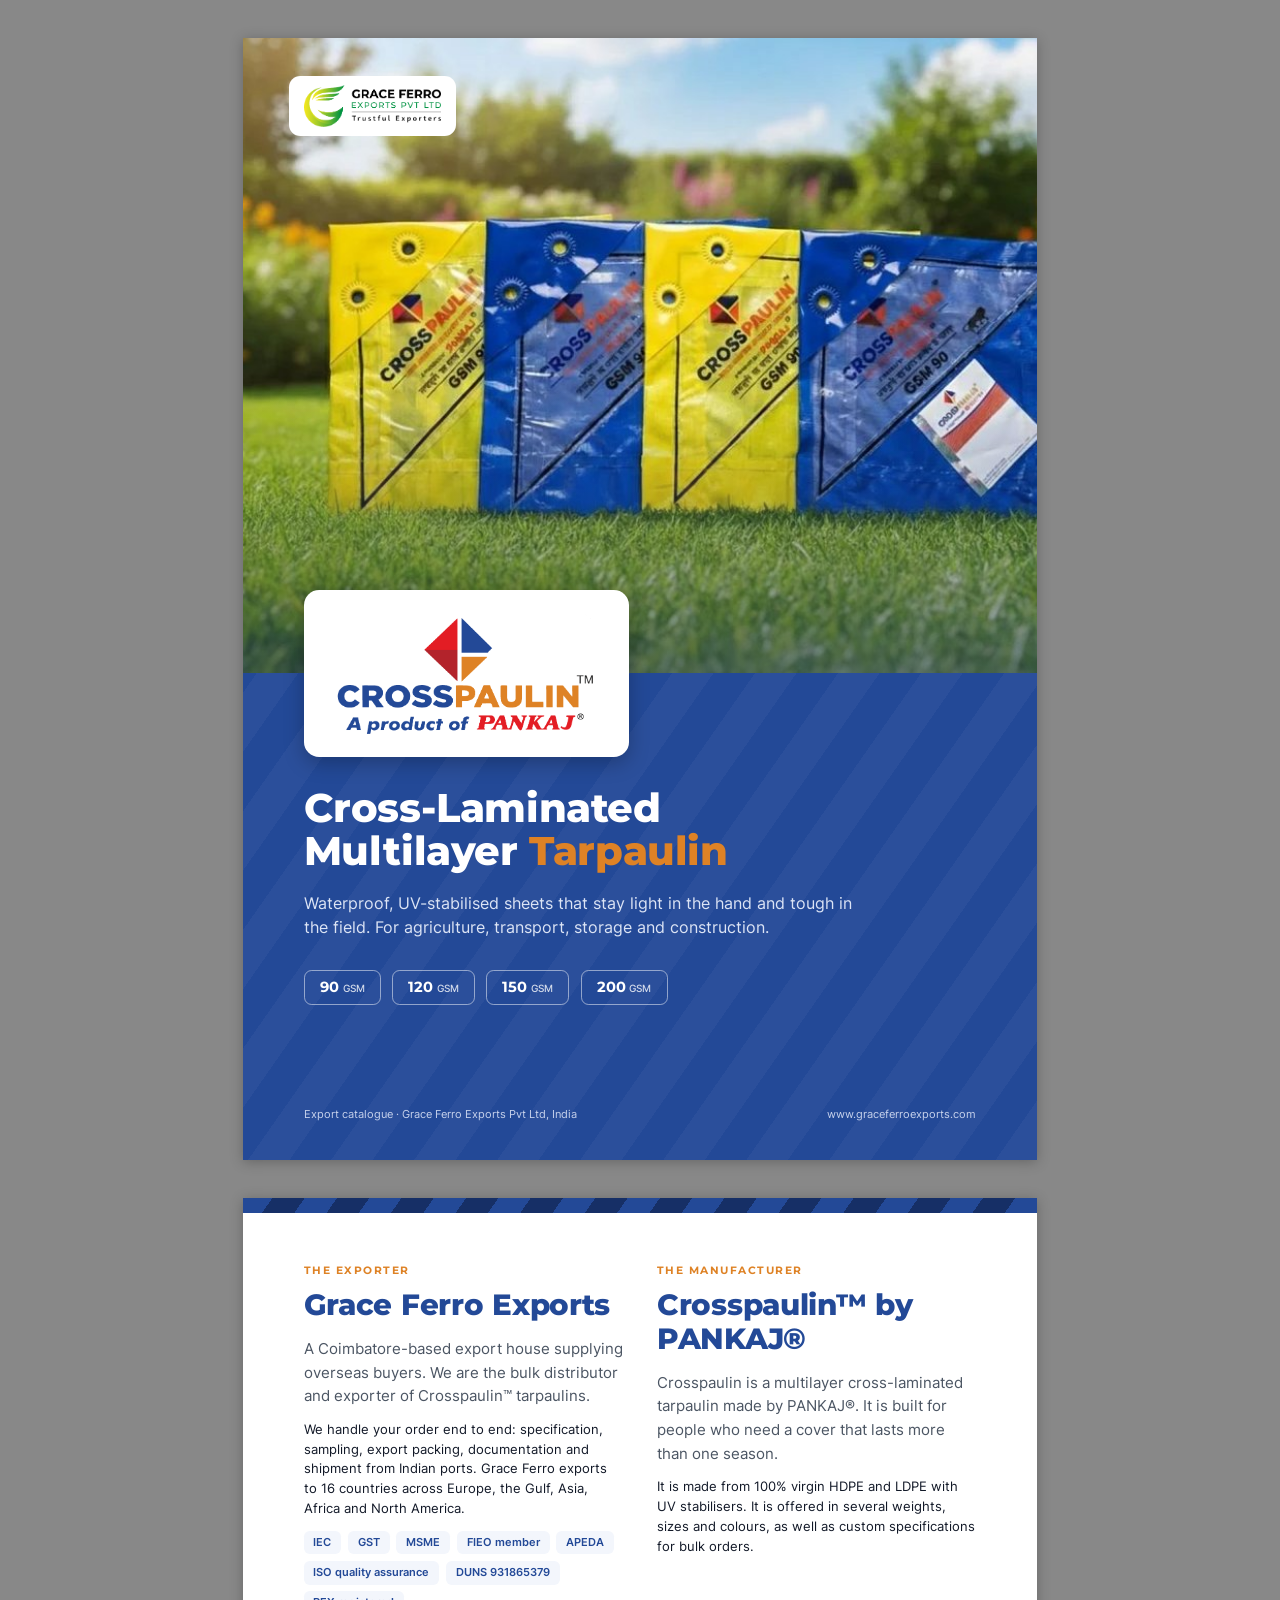
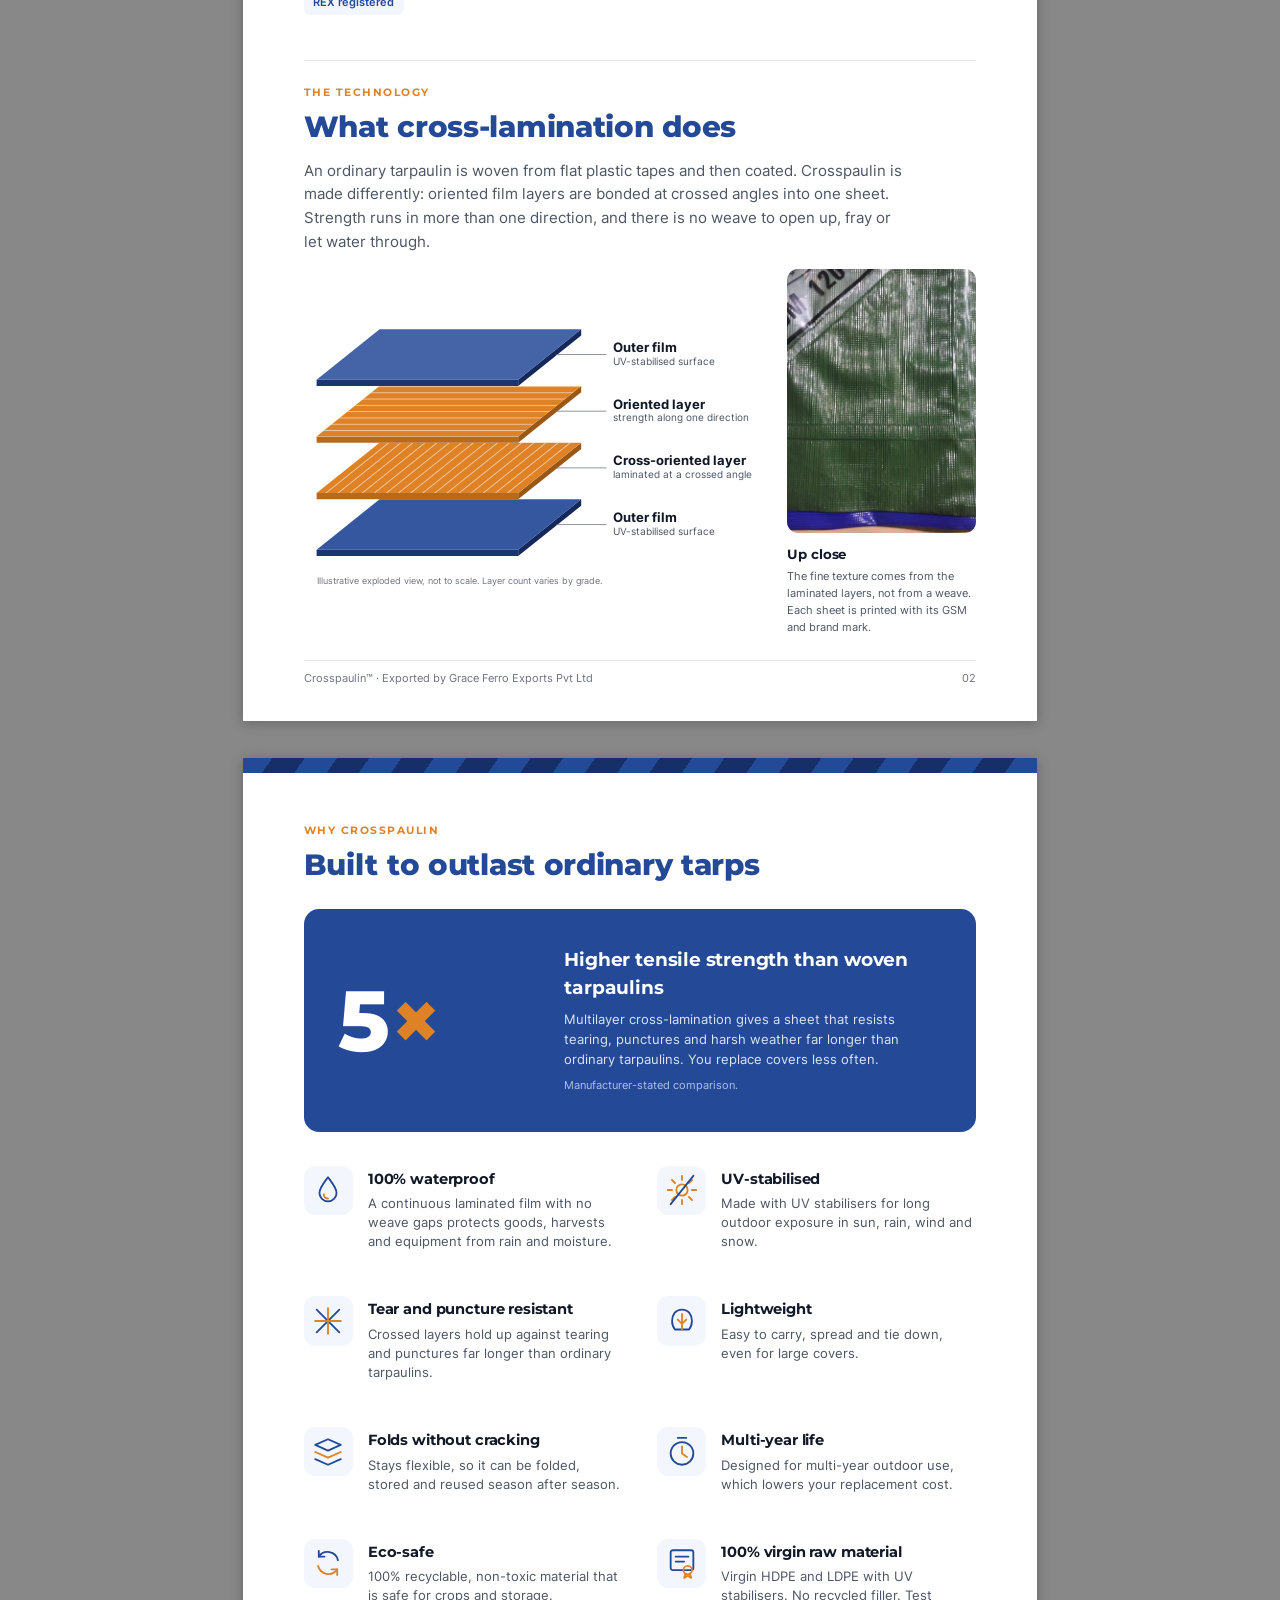
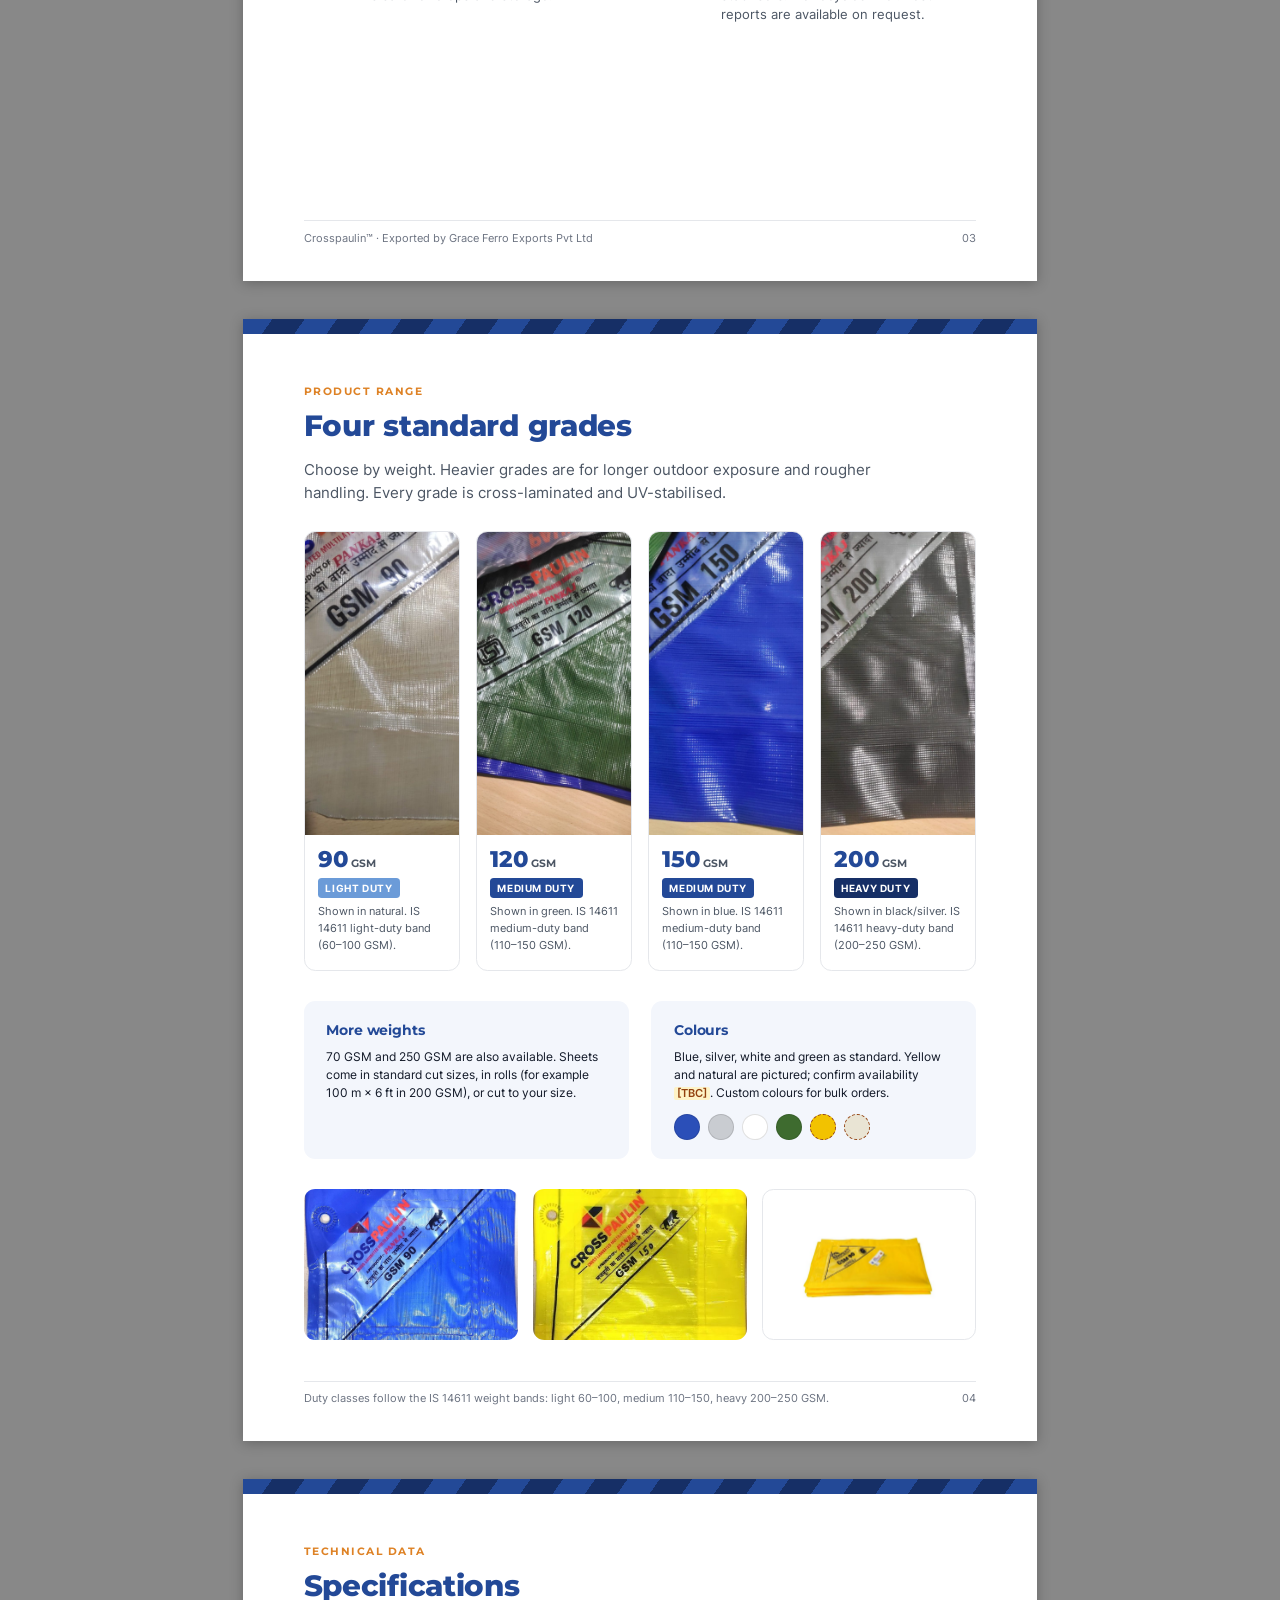
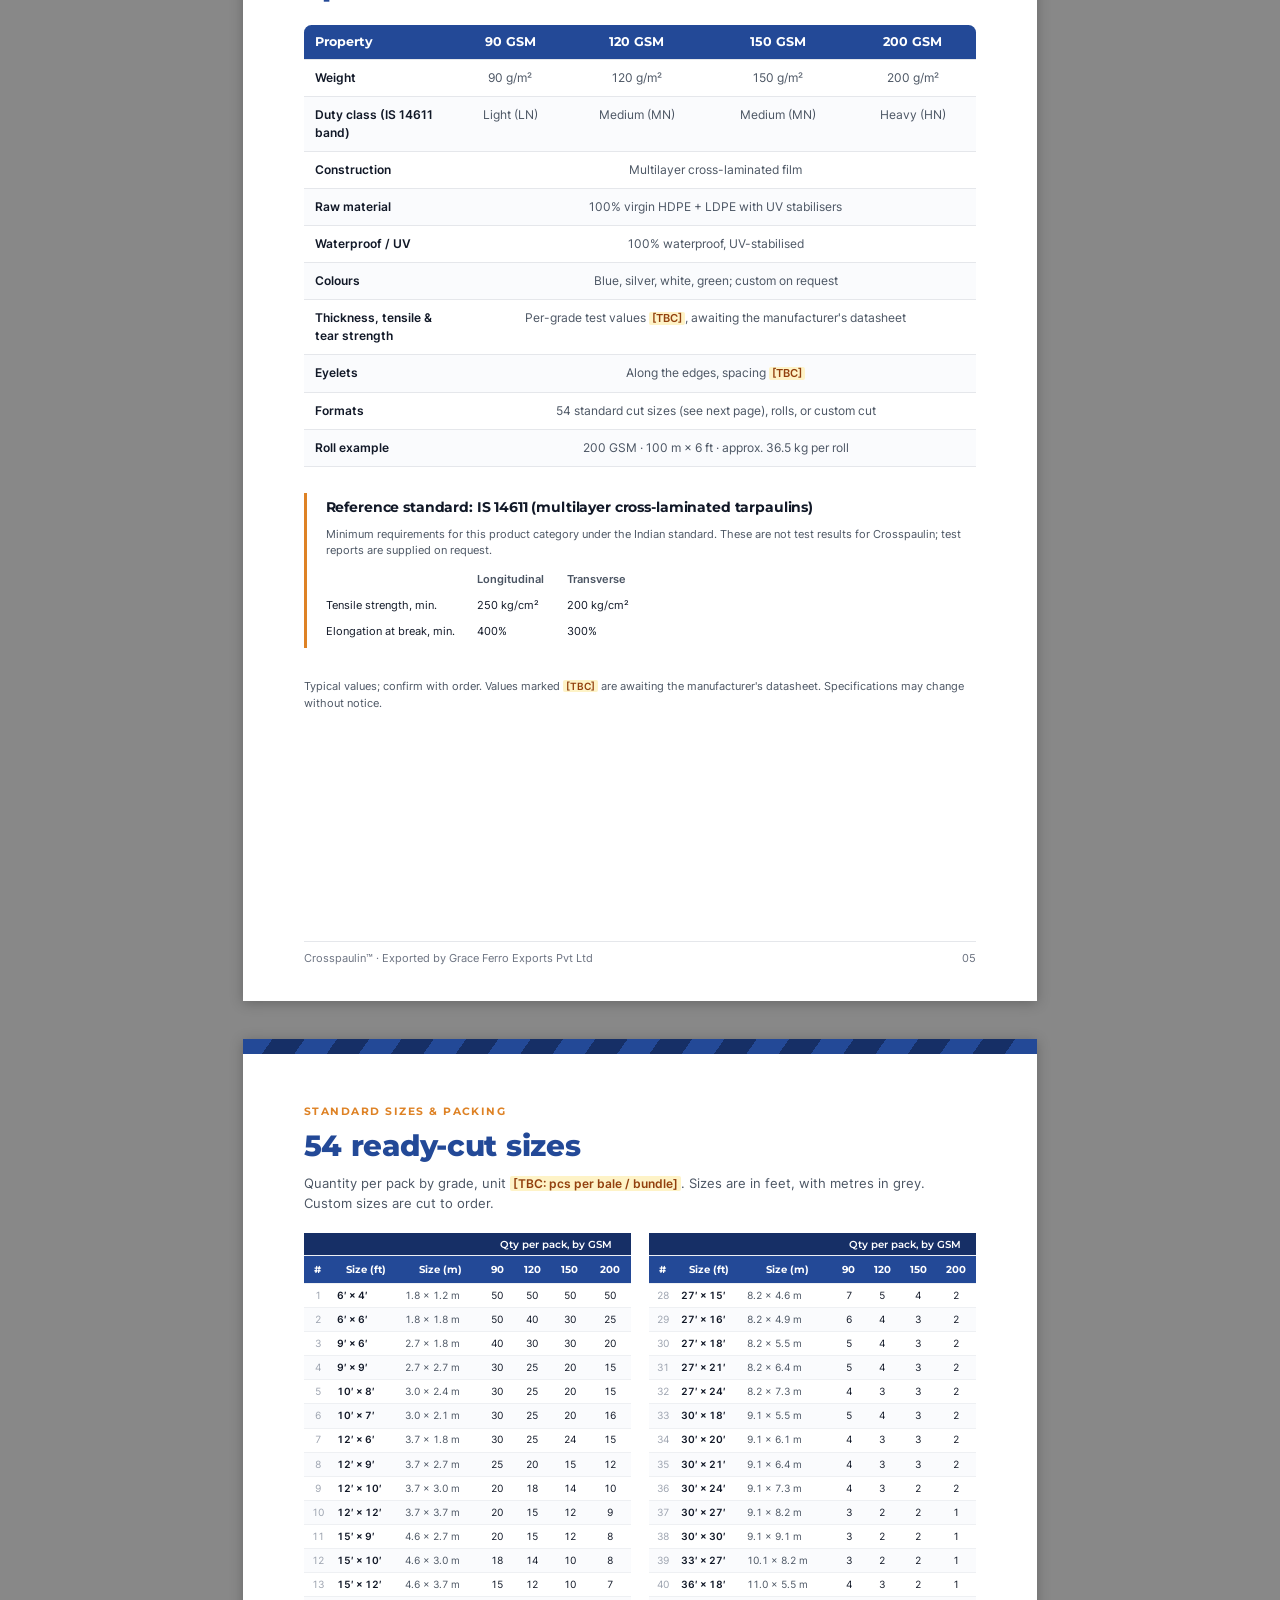
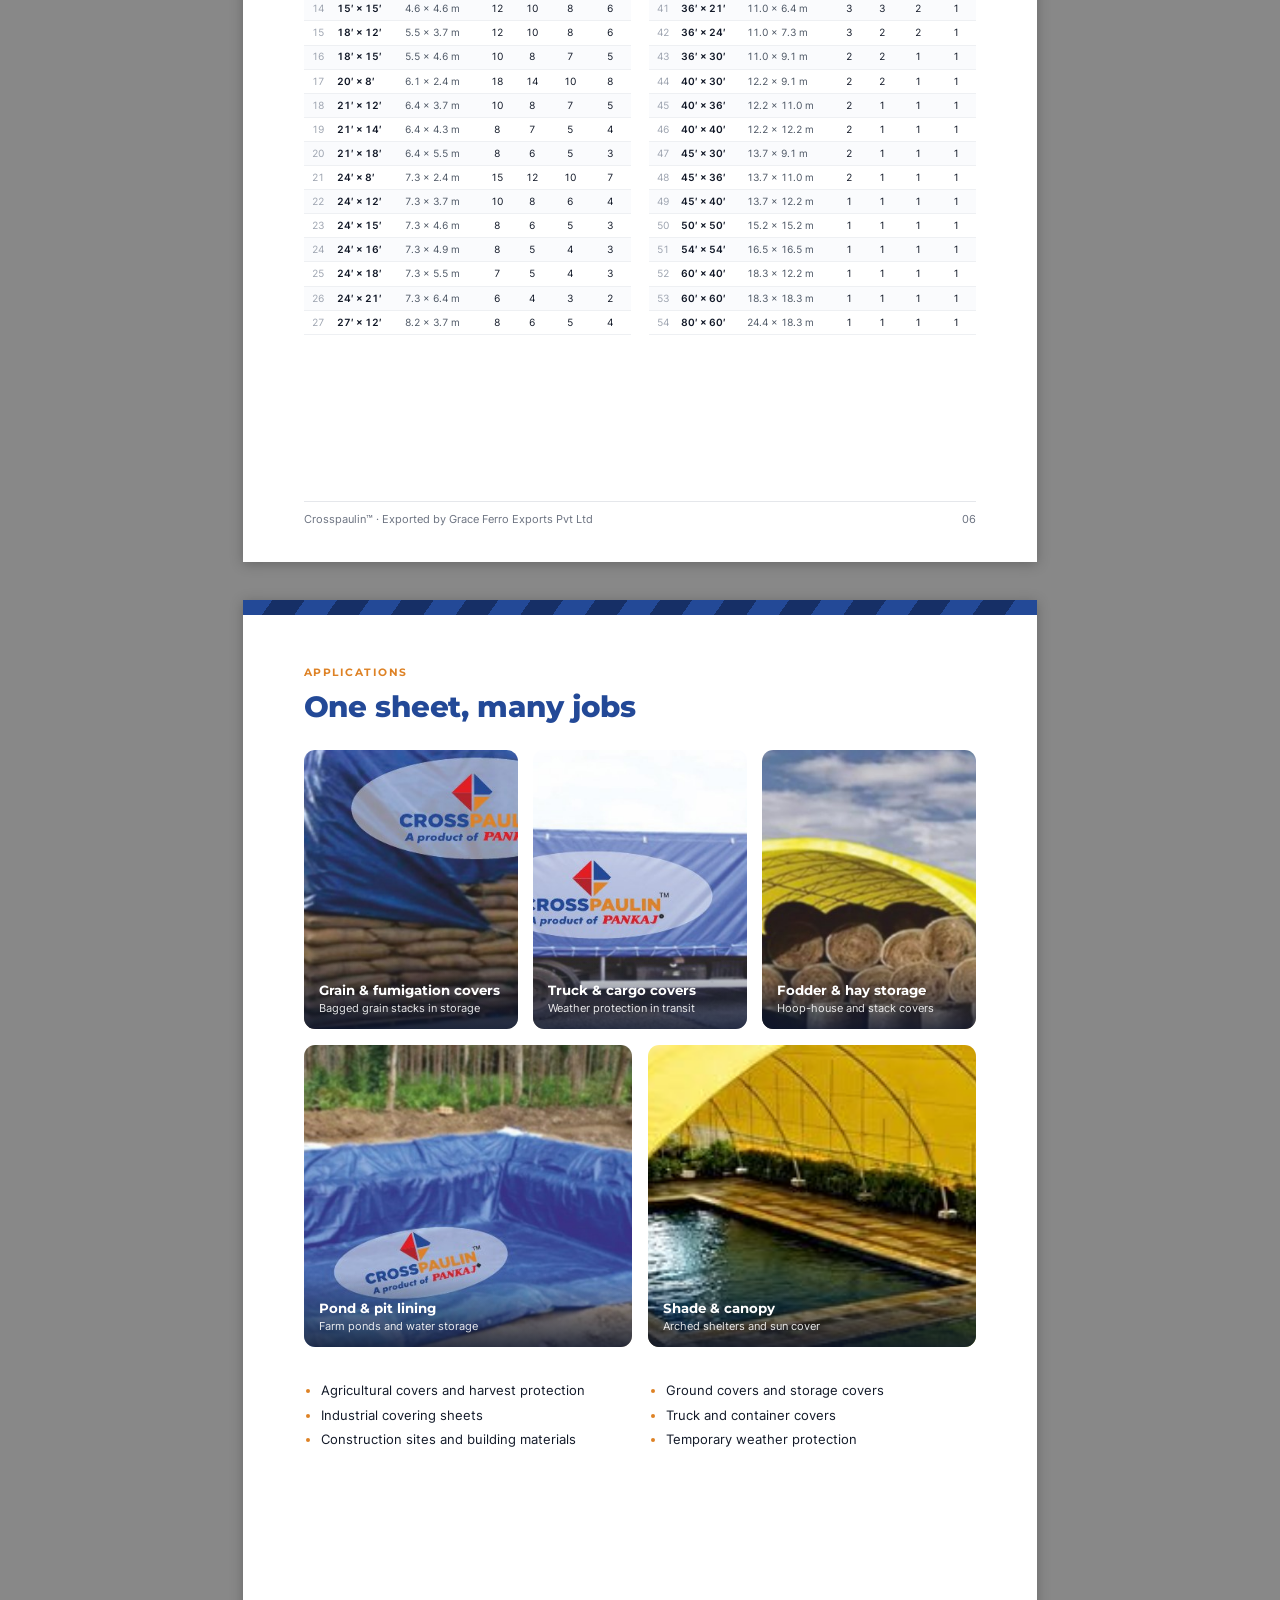
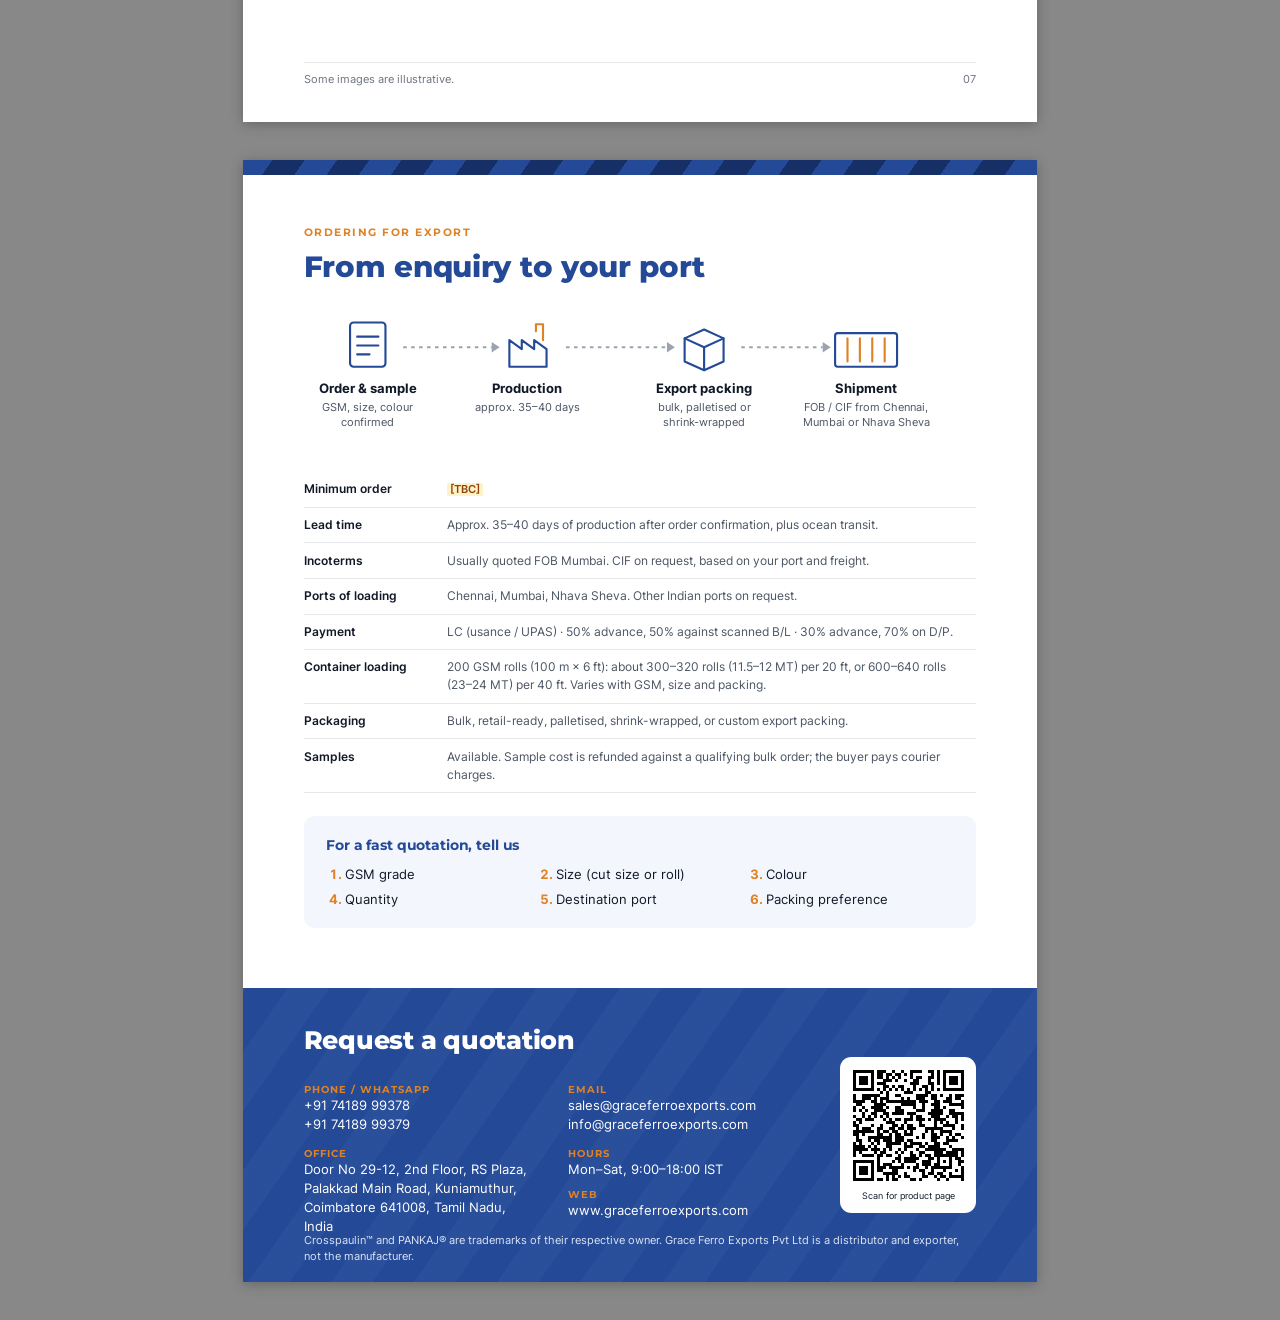
==== brochure/index.html @ 3b5a0c80 "initial commit" ====
<!doctype html>
<html lang="en">
<head>
<meta charset="utf-8">
<title>Crosspaulin Cross-Laminated Multilayer Tarpaulin | Grace Ferro Exports</title>
<link rel="stylesheet" href="styles.css">
</head>
<body>

<!-- 1. COVER -->
<section class="page cover">
  <div class="hero"></div>
  <div class="exporter"><img src="assets/gfe-logo.png" alt="Grace Ferro Exports Pvt Ltd"></div>
  <div class="logo-card"><img src="assets/crosspaulin-logo.png" alt="Crosspaulin, a product of Pankaj"></div>
  <div class="band">
    <h1>Cross-Laminated Multilayer <span>Tarpaulin</span></h1>
    <p class="sub">Waterproof, UV-stabilised sheets that stay light in the hand and tough in the field. For agriculture, transport, storage and construction.</p>
    <div class="gsm-row">
      <div>90<small>GSM</small></div><div>120<small>GSM</small></div><div>150<small>GSM</small></div><div>200<small>GSM</small></div>
    </div>
  </div>
  <div class="bottom"><span>Export catalogue · Grace Ferro Exports Pvt Ltd, India</span><span>www.graceferroexports.com</span></div>
</section>

<!-- 2. ABOUT + CROSS-LAMINATION -->
<section class="page">
  <div class="stripe-bar"></div>
  <div class="two">
    <div>
      <div class="kicker">The exporter</div>
      <h2>Grace Ferro Exports</h2>
      <p class="lead" style="margin-top:4mm">A Coimbatore-based export house supplying overseas buyers. We are the bulk distributor and exporter of Crosspaulin™ tarpaulins.</p>
      <p>We handle your order end to end: specification, sampling, export packing, documentation and shipment from Indian ports. Grace Ferro exports to 16 countries across Europe, the Gulf, Asia, Africa and North America.</p>
      <ul class="reg-list">
        <li>IEC</li><li>GST</li><li>MSME</li><li>FIEO member</li><li>APEDA</li><li>ISO quality assurance</li><li>DUNS 931865379</li><li>REX registered</li>
      </ul>
    </div>
    <div>
      <div class="kicker">The manufacturer</div>
      <h2>Crosspaulin™ by PANKAJ®</h2>
      <p class="lead" style="margin-top:4mm">Crosspaulin is a multilayer cross-laminated tarpaulin made by PANKAJ®. It is built for people who need a cover that lasts more than one season.</p>
      <p>It is made from 100% virgin HDPE and LDPE with UV stabilisers. It is offered in several weights, sizes and colours, as well as custom specifications for bulk orders.</p>
    </div>
  </div>

  <div class="divider"></div>

  <div class="kicker">The technology</div>
  <h2>What cross-lamination does</h2>
  <p class="lead" style="margin-top:4mm;max-width:160mm">An ordinary tarpaulin is woven from flat plastic tapes and then coated. Crosspaulin is made differently: oriented film layers are bonded at crossed angles into one sheet. Strength runs in more than one direction, and there is no weave to open up, fray or let water through.</p>
  <div class="tech">
    <div class="diagram"><!--SVG:assets/generated/cross-section.svg--><svg xmlns="http://www.w3.org/2000/svg" viewBox="40 40 720 430" font-family="Inter, sans-serif">
  <!-- Exploded view of a cross-laminated multilayer sheet. Illustrative, not to scale. -->
  <defs>
    <pattern id="md" width="10" height="10" patternUnits="userSpaceOnUse" patternTransform="rotate(0)">
      <line x1="0" y1="0" x2="10" y2="0" stroke="#ffffff" stroke-opacity=".55" stroke-width="3"/>
    </pattern>
    <pattern id="cd" width="12" height="12" patternUnits="userSpaceOnUse" patternTransform="rotate(-38.66)">
      <line x1="0" y1="0" x2="12" y2="0" stroke="#ffffff" stroke-opacity=".55" stroke-width="3"/>
    </pattern>
  </defs>

  <!-- layer: top face parallelogram A(60,y) B(380,y) C(480,y-80) D(160,y-80), edge 10px -->
  <g id="l4">
    <path d="M60 400 L380 400 L380 410 L60 410 Z" fill="#1A3672"/>
    <path d="M380 400 L480 320 L480 330 L380 410 Z" fill="#14295A"/>
    <path d="M60 400 L380 400 L480 320 L160 320 Z" fill="#234997" fill-opacity=".92"/>
  </g>
  <g id="l3">
    <path d="M60 310 L380 310 L380 320 L60 320 Z" fill="#B86A1C"/>
    <path d="M380 310 L480 230 L480 240 L380 320 Z" fill="#9A5816"/>
    <path d="M60 310 L380 310 L480 230 L160 230 Z" fill="#DE8225"/>
    <path d="M60 310 L380 310 L480 230 L160 230 Z" fill="url(#cd)"/>
  </g>
  <g id="l2">
    <path d="M60 220 L380 220 L380 230 L60 230 Z" fill="#B86A1C"/>
    <path d="M380 220 L480 140 L480 150 L380 230 Z" fill="#9A5816"/>
    <path d="M60 220 L380 220 L480 140 L160 140 Z" fill="#DE8225"/>
    <path d="M60 220 L380 220 L480 140 L160 140 Z" fill="url(#md)"/>
  </g>
  <g id="l1">
    <path d="M60 130 L380 130 L380 140 L60 140 Z" fill="#1A3672"/>
    <path d="M380 130 L480 50 L480 60 L380 140 Z" fill="#14295A"/>
    <path d="M60 130 L380 130 L480 50 L160 50 Z" fill="#234997" fill-opacity=".92"/>
    <path d="M60 130 L380 130 L480 50 L160 50 Z" fill="#ffffff" fill-opacity=".08"/>
  </g>

  <!-- leader lines + labels -->
  <g stroke="#6B7280" stroke-width="1.2" fill="none">
    <path d="M440 90 L520 90"/>
    <path d="M440 180 L520 180"/>
    <path d="M440 270 L520 270"/>
    <path d="M440 360 L520 360"/>
  </g>
  <g fill="#111827">
    <text x="530" y="86" font-size="21" font-weight="700">Outer film</text>
    <text x="530" y="106" font-size="16.5" fill="#4B5563">UV-stabilised surface</text>

    <text x="530" y="176" font-size="21" font-weight="700">Oriented layer</text>
    <text x="530" y="196" font-size="16.5" fill="#4B5563">strength along one direction</text>

    <text x="530" y="266" font-size="21" font-weight="700">Cross-oriented layer</text>
    <text x="530" y="286" font-size="16.5" fill="#4B5563">laminated at a crossed angle</text>

    <text x="530" y="356" font-size="21" font-weight="700">Outer film</text>
    <text x="530" y="376" font-size="16.5" fill="#4B5563">UV-stabilised surface</text>
  </g>
  <text x="60" y="455" font-size="15" fill="#6B7280">Illustrative exploded view, not to scale. Layer count varies by grade.</text>
</svg><!--/SVG--></div>
    <div class="macro">
      <img src="assets/texture-macro.jpg" alt="Close-up of the Crosspaulin surface">
      <h3>Up close</h3>
      <p class="muted" style="margin-top:1mm">The fine texture comes from the laminated layers, not from a weave. Each sheet is printed with its GSM and brand mark.</p>
    </div>
  </div>
  <div class="foot"><span>Crosspaulin™ · Exported by Grace Ferro Exports Pvt Ltd</span><span>02</span></div>
</section>

<!-- 3. ADVANTAGES -->
<section class="page">
  <div class="stripe-bar"></div>
  <div class="kicker">Why Crosspaulin</div>
  <h2>Built to outlast ordinary tarps</h2>

  <div class="big-claim">
    <div class="num">5<span>×</span></div>
    <div>
      <h3>Higher tensile strength than woven tarpaulins</h3>
      <p>Multilayer cross-lamination gives a sheet that resists tearing, punctures and harsh weather far longer than ordinary tarpaulins. You replace covers less often.</p>
      <p class="small" style="color:#AFC0E4;margin-top:2mm">Manufacturer-stated comparison.</p>
    </div>
  </div>

  <div class="adv">
    <div class="item"><img src="assets/generated/icon-waterproof.svg" alt=""><div><h3>100% waterproof</h3><p>A continuous laminated film with no weave gaps protects goods, harvests and equipment from rain and moisture.</p></div></div>
    <div class="item"><img src="assets/generated/icon-uv.svg" alt=""><div><h3>UV-stabilised</h3><p>Made with UV stabilisers for long outdoor exposure in sun, rain, wind and snow.</p></div></div>
    <div class="item"><img src="assets/generated/icon-strength.svg" alt=""><div><h3>Tear and puncture resistant</h3><p>Crossed layers hold up against tearing and punctures far longer than ordinary tarpaulins.</p></div></div>
    <div class="item"><img src="assets/generated/icon-lightweight.svg" alt=""><div><h3>Lightweight</h3><p>Easy to carry, spread and tie down, even for large covers.</p></div></div>
    <div class="item"><img src="assets/generated/icon-foldable.svg" alt=""><div><h3>Folds without cracking</h3><p>Stays flexible, so it can be folded, stored and reused season after season.</p></div></div>
    <div class="item"><img src="assets/generated/icon-longlife.svg" alt=""><div><h3>Multi-year life</h3><p>Designed for multi-year outdoor use, which lowers your replacement cost.</p></div></div>
    <div class="item"><img src="assets/generated/icon-recyclable.svg" alt=""><div><h3>Eco-safe</h3><p>100% recyclable, non-toxic material that is safe for crops and storage.</p></div></div>
    <div class="item"><img src="assets/generated/icon-certificate.svg" alt=""><div><h3>100% virgin raw material</h3><p>Virgin HDPE and LDPE with UV stabilisers. No recycled filler. Test reports are available on request.</p></div></div>
  </div>
  <div class="foot"><span>Crosspaulin™ · Exported by Grace Ferro Exports Pvt Ltd</span><span>03</span></div>
</section>

<!-- 4. PRODUCT RANGE -->
<section class="page">
  <div class="stripe-bar"></div>
  <div class="kicker">Product range</div>
  <h2>Four standard grades</h2>
  <p class="lead" style="margin-top:4mm;max-width:165mm">Choose by weight. Heavier grades are for longer outdoor exposure and rougher handling. Every grade is cross-laminated and UV-stabilised.</p>

  <div class="grades">
    <div class="grade"><img src="assets/grade-90.jpg" alt="90 GSM natural sheet"><div class="body"><div class="gsm">90<small>GSM</small></div><span class="duty light">Light duty</span><p>Shown in natural. IS 14611 light-duty band (60–100 GSM).</p></div></div>
    <div class="grade"><img src="assets/grade-120.jpg" alt="120 GSM green sheet"><div class="body"><div class="gsm">120<small>GSM</small></div><span class="duty medium">Medium duty</span><p>Shown in green. IS 14611 medium-duty band (110–150 GSM).</p></div></div>
    <div class="grade"><img src="assets/grade-150.jpg" alt="150 GSM blue sheet"><div class="body"><div class="gsm">150<small>GSM</small></div><span class="duty medium">Medium duty</span><p>Shown in blue. IS 14611 medium-duty band (110–150 GSM).</p></div></div>
    <div class="grade"><img src="assets/grade-200.jpg" alt="200 GSM black and silver sheet"><div class="body"><div class="gsm">200<small>GSM</small></div><span class="duty heavy">Heavy duty</span><p>Shown in black/silver. IS 14611 heavy-duty band (200–250 GSM).</p></div></div>
  </div>

  <div class="also">
    <div class="box">
      <h3>More weights</h3>
      <p>70 GSM and 250 GSM are also available. Sheets come in standard cut sizes, in rolls (for example 100 m × 6 ft in 200 GSM), or cut to your size.</p>
    </div>
    <div class="box">
      <h3>Colours</h3>
      <p>Blue, silver, white and green as standard. Yellow and natural are pictured; confirm availability <span class="tbc">[TBC]</span>. Custom colours for bulk orders.</p>
      <div class="swatches"><span style="background:#2B4FB8"></span><span style="background:#C9CCD1"></span><span style="background:#FFFFFF"></span><span style="background:#3E6B2F"></span><span class="tbc-sw" style="background:#F2C200"></span><span class="tbc-sw" style="background:#E9E4D4"></span></div>
    </div>
  </div>

  <div class="pack-photos">
    <img src="assets/sheet-blue-90.jpg" alt="Blue sheet with eyelets">
    <img src="assets/sheet-yellow-150.jpg" alt="Yellow 150 GSM sheet with eyelets">
    <img src="assets/pack-yellow-90.jpg" alt="Folded yellow pack">
  </div>
  <div class="foot"><span>Duty classes follow the IS 14611 weight bands: light 60–100, medium 110–150, heavy 200–250 GSM.</span><span>04</span></div>
</section>

<!-- 5. SPECIFICATIONS -->
<section class="page">
  <div class="stripe-bar"></div>
  <div class="kicker">Technical data</div>
  <h2>Specifications</h2>

  <table class="spec">
    <thead><tr><th>Property</th><th>90 GSM</th><th>120 GSM</th><th>150 GSM</th><th>200 GSM</th></tr></thead>
    <tbody>
      <tr><th>Weight</th><td>90 g/m²</td><td>120 g/m²</td><td>150 g/m²</td><td>200 g/m²</td></tr>
      <tr><th>Duty class (IS 14611 band)</th><td>Light (LN)</td><td>Medium (MN)</td><td>Medium (MN)</td><td>Heavy (HN)</td></tr>
      <tr><th>Construction</th><td colspan="4">Multilayer cross-laminated film</td></tr>
      <tr><th>Raw material</th><td colspan="4">100% virgin HDPE + LDPE with UV stabilisers</td></tr>
      <tr><th>Waterproof / UV</th><td colspan="4">100% waterproof, UV-stabilised</td></tr>
      <tr><th>Colours</th><td colspan="4">Blue, silver, white, green; custom on request</td></tr>
      <tr><th>Thickness, tensile &amp; tear strength</th><td colspan="4">Per-grade test values <span class="tbc">[TBC]</span>, awaiting the manufacturer's datasheet</td></tr>
      <tr><th>Eyelets</th><td colspan="4">Along the edges, spacing <span class="tbc">[TBC]</span></td></tr>
      <tr><th>Formats</th><td colspan="4">54 standard cut sizes (see next page), rolls, or custom cut</td></tr>
      <tr><th>Roll example</th><td colspan="4">200 GSM · 100 m × 6 ft · approx. 36.5 kg per roll</td></tr>
    </tbody>
  </table>

  <div class="ref">
    <h3>Reference standard: IS 14611 (multilayer cross-laminated tarpaulins)</h3>
    <p class="small" style="margin-bottom:2mm">Minimum requirements for this product category under the Indian standard. These are not test results for Crosspaulin; test reports are supplied on request.</p>
    <table>
      <tr><th></th><th>Longitudinal</th><th>Transverse</th></tr>
      <tr><td>Tensile strength, min.</td><td>250 kg/cm²</td><td>200 kg/cm²</td></tr>
      <tr><td>Elongation at break, min.</td><td>400%</td><td>300%</td></tr>
    </table>
  </div>

  <p class="small" style="margin-top:8mm">Typical values; confirm with order. Values marked <span class="tbc">[TBC]</span> are awaiting the manufacturer's datasheet. Specifications may change without notice.</p>
  <div class="foot"><span>Crosspaulin™ · Exported by Grace Ferro Exports Pvt Ltd</span><span>05</span></div>
</section>

<!-- 6. SIZES -->
<section class="page">
  <div class="stripe-bar"></div>
  <div class="kicker">Standard sizes &amp; packing</div>
  <h2>54 ready-cut sizes</h2>
  <p class="muted" style="margin-top:3mm">Quantity per pack by grade, unit <span class="tbc">[TBC: pcs per bale / bundle]</span>. Sizes are in feet, with metres in grey. Custom sizes are cut to order.</p>
  <div class="sizes-wrap">
<!--SIZES:start-->
    <table class="sizes">
      <thead><tr class="sup"><th colspan="3"></th><th colspan="4">Qty per pack, by GSM</th></tr>
      <tr><th>#</th><th>Size (ft)</th><th>Size (m)</th><th>90</th><th>120</th><th>150</th><th>200</th></tr></thead>
      <tbody>
        <tr><td class="n">1</td><td class="ft">6′ × 4′</td><td class="m">1.8 × 1.2 m</td><td>50</td><td>50</td><td>50</td><td>50</td></tr>
        <tr><td class="n">2</td><td class="ft">6′ × 6′</td><td class="m">1.8 × 1.8 m</td><td>50</td><td>40</td><td>30</td><td>25</td></tr>
        <tr><td class="n">3</td><td class="ft">9′ × 6′</td><td class="m">2.7 × 1.8 m</td><td>40</td><td>30</td><td>30</td><td>20</td></tr>
        <tr><td class="n">4</td><td class="ft">9′ × 9′</td><td class="m">2.7 × 2.7 m</td><td>30</td><td>25</td><td>20</td><td>15</td></tr>
        <tr><td class="n">5</td><td class="ft">10′ × 8′</td><td class="m">3.0 × 2.4 m</td><td>30</td><td>25</td><td>20</td><td>15</td></tr>
        <tr><td class="n">6</td><td class="ft">10′ × 7′</td><td class="m">3.0 × 2.1 m</td><td>30</td><td>25</td><td>20</td><td>16</td></tr>
        <tr><td class="n">7</td><td class="ft">12′ × 6′</td><td class="m">3.7 × 1.8 m</td><td>30</td><td>25</td><td>24</td><td>15</td></tr>
        <tr><td class="n">8</td><td class="ft">12′ × 9′</td><td class="m">3.7 × 2.7 m</td><td>25</td><td>20</td><td>15</td><td>12</td></tr>
        <tr><td class="n">9</td><td class="ft">12′ × 10′</td><td class="m">3.7 × 3.0 m</td><td>20</td><td>18</td><td>14</td><td>10</td></tr>
        <tr><td class="n">10</td><td class="ft">12′ × 12′</td><td class="m">3.7 × 3.7 m</td><td>20</td><td>15</td><td>12</td><td>9</td></tr>
        <tr><td class="n">11</td><td class="ft">15′ × 9′</td><td class="m">4.6 × 2.7 m</td><td>20</td><td>15</td><td>12</td><td>8</td></tr>
        <tr><td class="n">12</td><td class="ft">15′ × 10′</td><td class="m">4.6 × 3.0 m</td><td>18</td><td>14</td><td>10</td><td>8</td></tr>
        <tr><td class="n">13</td><td class="ft">15′ × 12′</td><td class="m">4.6 × 3.7 m</td><td>15</td><td>12</td><td>10</td><td>7</td></tr>
        <tr><td class="n">14</td><td class="ft">15′ × 15′</td><td class="m">4.6 × 4.6 m</td><td>12</td><td>10</td><td>8</td><td>6</td></tr>
        <tr><td class="n">15</td><td class="ft">18′ × 12′</td><td class="m">5.5 × 3.7 m</td><td>12</td><td>10</td><td>8</td><td>6</td></tr>
        <tr><td class="n">16</td><td class="ft">18′ × 15′</td><td class="m">5.5 × 4.6 m</td><td>10</td><td>8</td><td>7</td><td>5</td></tr>
        <tr><td class="n">17</td><td class="ft">20′ × 8′</td><td class="m">6.1 × 2.4 m</td><td>18</td><td>14</td><td>10</td><td>8</td></tr>
        <tr><td class="n">18</td><td class="ft">21′ × 12′</td><td class="m">6.4 × 3.7 m</td><td>10</td><td>8</td><td>7</td><td>5</td></tr>
        <tr><td class="n">19</td><td class="ft">21′ × 14′</td><td class="m">6.4 × 4.3 m</td><td>8</td><td>7</td><td>5</td><td>4</td></tr>
        <tr><td class="n">20</td><td class="ft">21′ × 18′</td><td class="m">6.4 × 5.5 m</td><td>8</td><td>6</td><td>5</td><td>3</td></tr>
        <tr><td class="n">21</td><td class="ft">24′ × 8′</td><td class="m">7.3 × 2.4 m</td><td>15</td><td>12</td><td>10</td><td>7</td></tr>
        <tr><td class="n">22</td><td class="ft">24′ × 12′</td><td class="m">7.3 × 3.7 m</td><td>10</td><td>8</td><td>6</td><td>4</td></tr>
        <tr><td class="n">23</td><td class="ft">24′ × 15′</td><td class="m">7.3 × 4.6 m</td><td>8</td><td>6</td><td>5</td><td>3</td></tr>
        <tr><td class="n">24</td><td class="ft">24′ × 16′</td><td class="m">7.3 × 4.9 m</td><td>8</td><td>5</td><td>4</td><td>3</td></tr>
        <tr><td class="n">25</td><td class="ft">24′ × 18′</td><td class="m">7.3 × 5.5 m</td><td>7</td><td>5</td><td>4</td><td>3</td></tr>
        <tr><td class="n">26</td><td class="ft">24′ × 21′</td><td class="m">7.3 × 6.4 m</td><td>6</td><td>4</td><td>3</td><td>2</td></tr>
        <tr><td class="n">27</td><td class="ft">27′ × 12′</td><td class="m">8.2 × 3.7 m</td><td>8</td><td>6</td><td>5</td><td>4</td></tr>
      </tbody>
    </table>
    <table class="sizes">
      <thead><tr class="sup"><th colspan="3"></th><th colspan="4">Qty per pack, by GSM</th></tr>
      <tr><th>#</th><th>Size (ft)</th><th>Size (m)</th><th>90</th><th>120</th><th>150</th><th>200</th></tr></thead>
      <tbody>
        <tr><td class="n">28</td><td class="ft">27′ × 15′</td><td class="m">8.2 × 4.6 m</td><td>7</td><td>5</td><td>4</td><td>2</td></tr>
        <tr><td class="n">29</td><td class="ft">27′ × 16′</td><td class="m">8.2 × 4.9 m</td><td>6</td><td>4</td><td>3</td><td>2</td></tr>
        <tr><td class="n">30</td><td class="ft">27′ × 18′</td><td class="m">8.2 × 5.5 m</td><td>5</td><td>4</td><td>3</td><td>2</td></tr>
        <tr><td class="n">31</td><td class="ft">27′ × 21′</td><td class="m">8.2 × 6.4 m</td><td>5</td><td>4</td><td>3</td><td>2</td></tr>
        <tr><td class="n">32</td><td class="ft">27′ × 24′</td><td class="m">8.2 × 7.3 m</td><td>4</td><td>3</td><td>3</td><td>2</td></tr>
        <tr><td class="n">33</td><td class="ft">30′ × 18′</td><td class="m">9.1 × 5.5 m</td><td>5</td><td>4</td><td>3</td><td>2</td></tr>
        <tr><td class="n">34</td><td class="ft">30′ × 20′</td><td class="m">9.1 × 6.1 m</td><td>4</td><td>3</td><td>3</td><td>2</td></tr>
        <tr><td class="n">35</td><td class="ft">30′ × 21′</td><td class="m">9.1 × 6.4 m</td><td>4</td><td>3</td><td>3</td><td>2</td></tr>
        <tr><td class="n">36</td><td class="ft">30′ × 24′</td><td class="m">9.1 × 7.3 m</td><td>4</td><td>3</td><td>2</td><td>2</td></tr>
        <tr><td class="n">37</td><td class="ft">30′ × 27′</td><td class="m">9.1 × 8.2 m</td><td>3</td><td>2</td><td>2</td><td>1</td></tr>
        <tr><td class="n">38</td><td class="ft">30′ × 30′</td><td class="m">9.1 × 9.1 m</td><td>3</td><td>2</td><td>2</td><td>1</td></tr>
        <tr><td class="n">39</td><td class="ft">33′ × 27′</td><td class="m">10.1 × 8.2 m</td><td>3</td><td>2</td><td>2</td><td>1</td></tr>
        <tr><td class="n">40</td><td class="ft">36′ × 18′</td><td class="m">11.0 × 5.5 m</td><td>4</td><td>3</td><td>2</td><td>1</td></tr>
        <tr><td class="n">41</td><td class="ft">36′ × 21′</td><td class="m">11.0 × 6.4 m</td><td>3</td><td>3</td><td>2</td><td>1</td></tr>
        <tr><td class="n">42</td><td class="ft">36′ × 24′</td><td class="m">11.0 × 7.3 m</td><td>3</td><td>2</td><td>2</td><td>1</td></tr>
        <tr><td class="n">43</td><td class="ft">36′ × 30′</td><td class="m">11.0 × 9.1 m</td><td>2</td><td>2</td><td>1</td><td>1</td></tr>
        <tr><td class="n">44</td><td class="ft">40′ × 30′</td><td class="m">12.2 × 9.1 m</td><td>2</td><td>2</td><td>1</td><td>1</td></tr>
        <tr><td class="n">45</td><td class="ft">40′ × 36′</td><td class="m">12.2 × 11.0 m</td><td>2</td><td>1</td><td>1</td><td>1</td></tr>
        <tr><td class="n">46</td><td class="ft">40′ × 40′</td><td class="m">12.2 × 12.2 m</td><td>2</td><td>1</td><td>1</td><td>1</td></tr>
        <tr><td class="n">47</td><td class="ft">45′ × 30′</td><td class="m">13.7 × 9.1 m</td><td>2</td><td>1</td><td>1</td><td>1</td></tr>
        <tr><td class="n">48</td><td class="ft">45′ × 36′</td><td class="m">13.7 × 11.0 m</td><td>2</td><td>1</td><td>1</td><td>1</td></tr>
        <tr><td class="n">49</td><td class="ft">45′ × 40′</td><td class="m">13.7 × 12.2 m</td><td>1</td><td>1</td><td>1</td><td>1</td></tr>
        <tr><td class="n">50</td><td class="ft">50′ × 50′</td><td class="m">15.2 × 15.2 m</td><td>1</td><td>1</td><td>1</td><td>1</td></tr>
        <tr><td class="n">51</td><td class="ft">54′ × 54′</td><td class="m">16.5 × 16.5 m</td><td>1</td><td>1</td><td>1</td><td>1</td></tr>
        <tr><td class="n">52</td><td class="ft">60′ × 40′</td><td class="m">18.3 × 12.2 m</td><td>1</td><td>1</td><td>1</td><td>1</td></tr>
        <tr><td class="n">53</td><td class="ft">60′ × 60′</td><td class="m">18.3 × 18.3 m</td><td>1</td><td>1</td><td>1</td><td>1</td></tr>
        <tr><td class="n">54</td><td class="ft">80′ × 60′</td><td class="m">24.4 × 18.3 m</td><td>1</td><td>1</td><td>1</td><td>1</td></tr>
      </tbody>
    </table>
<!--SIZES:end-->
  </div>
  <div class="foot"><span>Crosspaulin™ · Exported by Grace Ferro Exports Pvt Ltd</span><span>06</span></div>
</section>

<!-- 7. APPLICATIONS -->
<section class="page">
  <div class="stripe-bar"></div>
  <div class="kicker">Applications</div>
  <h2>One sheet, many jobs</h2>
  <div class="apps">
    <div class="app"><img src="assets/app-grain.jpg" alt=""><div class="cap"><b>Grain &amp; fumigation covers</b><span>Bagged grain stacks in storage</span></div></div>
    <div class="app"><img src="assets/app-truck2.jpg" alt=""><div class="cap"><b>Truck &amp; cargo covers</b><span>Weather protection in transit</span></div></div>
    <div class="app"><img src="assets/app-hay.jpg" alt=""><div class="cap"><b>Fodder &amp; hay storage</b><span>Hoop-house and stack covers</span></div></div>
    <div class="app"><img src="assets/app-pond.jpg" alt="" style="object-position:center 20%"><div class="cap"><b>Pond &amp; pit lining</b><span>Farm ponds and water storage</span></div></div>
    <div class="app"><img src="assets/app-canopy.jpg" alt=""><div class="cap"><b>Shade &amp; canopy</b><span>Arched shelters and sun cover</span></div></div>
  </div>
  <ul class="uses">
    <li>Agricultural covers and harvest protection</li>
    <li>Industrial covering sheets</li>
    <li>Construction sites and building materials</li>
    <li>Ground covers and storage covers</li>
    <li>Truck and container covers</li>
    <li>Temporary weather protection</li>
  </ul>
  <div class="foot"><span>Some images are illustrative.</span><span>07</span></div>
</section>

<!-- 8. EXPORT TERMS + CONTACT -->
<section class="page">
  <div class="stripe-bar"></div>
  <div class="kicker">Ordering for export</div>
  <h2>From enquiry to your port</h2>
  <div class="flow"><!--SVG:assets/generated/export-flow.svg--><svg xmlns="http://www.w3.org/2000/svg" viewBox="0 0 760 170" font-family="Inter, sans-serif">
  <!-- Order-to-shipment flow. Durations and ports from graceferroexports.com product page. -->
  <g fill="none" stroke="#234997" stroke-width="2.4" stroke-linecap="round" stroke-linejoin="round">
    <!-- 1 order -->
    <rect x="52" y="22" width="40" height="50" rx="4"/><path d="M60 38h24M60 48h24M60 58h14"/>
    <!-- 2 production -->
    <path d="M232 72V42l14 10V42l14 10V42l14 10v20z"/><path d="M262 32v-8h8v18" stroke="#DE8225"/>
    <!-- 3 packing -->
    <path d="M430 40l22-10 22 10v26l-22 10-22-10z"/><path d="M430 40l22 10 22-10M452 50v26"/>
    <!-- 4 container -->
    <rect x="600" y="34" width="70" height="38" rx="3"/><path d="M614 40v26M628 40v26M642 40v26M656 40v26" stroke="#DE8225"/>
  </g>
  <g stroke="#9CA3AF" stroke-width="2" stroke-dasharray="4 5">
    <line x1="112" y1="50" x2="212" y2="50"/><line x1="296" y1="50" x2="410" y2="50"/><line x1="494" y1="50" x2="586" y2="50"/>
  </g>
  <g fill="#9CA3AF"><path d="M212 44l9 6-9 6z"/><path d="M410 44l9 6-9 6z"/><path d="M586 44l9 6-9 6z"/></g>
  <g text-anchor="middle" fill="#111827">
    <text x="72" y="102" font-size="15" font-weight="700">Order &amp; sample</text>
    <text x="72" y="122" font-size="12.5" fill="#4B5563">GSM, size, colour</text>
    <text x="72" y="139" font-size="12.5" fill="#4B5563">confirmed</text>
    <text x="252" y="102" font-size="15" font-weight="700">Production</text>
    <text x="252" y="122" font-size="12.5" fill="#4B5563">approx. 35–40 days</text>
    <text x="452" y="102" font-size="15" font-weight="700">Export packing</text>
    <text x="452" y="122" font-size="12.5" fill="#4B5563">bulk, palletised or</text>
    <text x="452" y="139" font-size="12.5" fill="#4B5563">shrink-wrapped</text>
    <text x="635" y="102" font-size="15" font-weight="700">Shipment</text>
    <text x="635" y="122" font-size="12.5" fill="#4B5563">FOB / CIF from Chennai,</text>
    <text x="635" y="139" font-size="12.5" fill="#4B5563">Mumbai or Nhava Sheva</text>
  </g>
</svg><!--/SVG--></div>

  <table class="terms">
    <tr><th>Minimum order</th><td><span class="tbc">[TBC]</span></td></tr>
    <tr><th>Lead time</th><td>Approx. 35–40 days of production after order confirmation, plus ocean transit.</td></tr>
    <tr><th>Incoterms</th><td>Usually quoted FOB Mumbai. CIF on request, based on your port and freight.</td></tr>
    <tr><th>Ports of loading</th><td>Chennai, Mumbai, Nhava Sheva. Other Indian ports on request.</td></tr>
    <tr><th>Payment</th><td>LC (usance / UPAS) · 50% advance, 50% against scanned B/L · 30% advance, 70% on D/P.</td></tr>
    <tr><th>Container loading</th><td>200 GSM rolls (100 m × 6 ft): about 300–320 rolls (11.5–12 MT) per 20 ft, or 600–640 rolls (23–24 MT) per 40 ft. Varies with GSM, size and packing.</td></tr>
    <tr><th>Packaging</th><td>Bulk, retail-ready, palletised, shrink-wrapped, or custom export packing.</td></tr>
    <tr><th>Samples</th><td>Available. Sample cost is refunded against a qualifying bulk order; the buyer pays courier charges.</td></tr>
  </table>

  <div class="enquiry">
    <h3>For a fast quotation, tell us</h3>
    <ol><li>GSM grade</li><li>Size (cut size or roll)</li><li>Colour</li><li>Quantity</li><li>Destination port</li><li>Packing preference</li></ol>
  </div>

  <div class="contact">
    <div style="position:relative">
      <h2>Request a quotation</h2>
      <div class="lines">
        <div><b>Phone / WhatsApp</b>+91 74189 99378<br>+91 74189 99379</div>
        <div><b>Email</b>sales@graceferroexports.com<br>info@graceferroexports.com</div>
        <div><b>Office</b>Door No 29-12, 2nd Floor, RS Plaza,<br>Palakkad Main Road, Kuniamuthur,<br>Coimbatore 641008, Tamil Nadu, India</div>
        <div><b>Hours</b>Mon–Sat, 9:00–18:00 IST<br><b>Web</b>www.graceferroexports.com</div>
      </div>
    </div>
    <div class="qr"><img src="assets/generated/qr-product-page.svg" alt="QR code to the product page">Scan for product page</div>
    <div class="legal">Crosspaulin™ and PANKAJ® are trademarks of their respective owner. Grace Ferro Exports Pvt Ltd is a distributor and exporter, not the manufacturer.</div>
  </div>
</section>

</body>
</html>
---- brochure/styles.css ----
@font-face { font-family: Montserrat; font-weight: 600; src: url(assets/fonts/montserrat-600.woff2) format("woff2"); }
@font-face { font-family: Montserrat; font-weight: 700; src: url(assets/fonts/montserrat-700.woff2) format("woff2"); }
@font-face { font-family: Montserrat; font-weight: 800; src: url(assets/fonts/montserrat-800.woff2) format("woff2"); }
@font-face { font-family: Inter; font-weight: 400; src: url(assets/fonts/inter-400.woff2) format("woff2"); }
@font-face { font-family: Inter; font-weight: 500; src: url(assets/fonts/inter-500.woff2) format("woff2"); }
@font-face { font-family: Inter; font-weight: 600; src: url(assets/fonts/inter-600.woff2) format("woff2"); }
@font-face { font-family: Inter; font-weight: 700; src: url(assets/fonts/inter-700.woff2) format("woff2"); }

/* Brand colours sampled from the Crosspaulin logo */
:root {
  --blue: #234997;
  --blue-dark: #162F66;
  --orange: #DE8225;
  --red: #E31D24;
  --ink: #111827;
  --muted: #4B5563;
  --line: #E5E7EB;
  --tint: #F3F6FC;
}

@page { size: A4; margin: 0; }
* { box-sizing: border-box; }
html, body { margin: 0; padding: 0; }
body { font: 400 10pt/1.5 Inter, sans-serif; color: var(--ink); background: #888; -webkit-print-color-adjust: exact; print-color-adjust: exact; }

.page {
  position: relative; width: 210mm; height: 297mm; overflow: hidden;
  background: #fff; margin: 0 auto; page-break-after: always; break-after: page;
  padding: 18mm 16mm 20mm;
}
.page:last-child { page-break-after: auto; break-after: auto; }
@media screen { .page { margin: 10mm auto; box-shadow: 0 2px 12px rgba(0,0,0,.25); } }

h1, h2, h3 { font-family: Montserrat, sans-serif; margin: 0; letter-spacing: -.01em; }
h2 { font-size: 22pt; font-weight: 800; color: var(--blue); line-height: 1.15; }
h3 { font-size: 12pt; font-weight: 700; color: var(--ink); }
p { margin: 0 0 3mm; }
.kicker { font: 700 8pt/1 Montserrat, sans-serif; letter-spacing: .14em; text-transform: uppercase; color: var(--orange); margin-bottom: 3mm; }
.lead { font-size: 11.5pt; line-height: 1.55; color: var(--muted); }
.muted { color: var(--muted); }
.small { font-size: 8.5pt; line-height: 1.45; color: var(--muted); }
.tbc { background: #FEF3C7; color: #92400E; border-radius: 2px; padding: 0 3px; font-weight: 600; font-size: .9em; white-space: nowrap; }

/* footer on inner pages */
.foot {
  position: absolute; left: 16mm; right: 16mm; bottom: 9mm;
  display: flex; justify-content: space-between; align-items: center;
  font-size: 8pt; color: #6B7280; border-top: 1px solid var(--line); padding-top: 2.5mm;
}
.foot img { height: 6mm; }
.stripe-bar { position: absolute; left: 0; right: 0; top: 0; height: 4mm;
  background: repeating-linear-gradient(-55deg, var(--blue) 0 7mm, var(--blue-dark) 7mm 14mm); }

/* ---------- cover ---------- */
.cover { padding: 0; background: var(--blue); color: #fff; }
.cover .hero { position: absolute; inset: 0 0 auto 0; height: 168mm; background: url(assets/cover-hero.jpg) center 70% / cover; }
.cover .hero::after { content: ""; position: absolute; inset: 0; background: linear-gradient(180deg, rgba(0,0,0,0) 55%, rgba(22,47,102,.55) 100%); }
.cover .exporter { position: absolute; top: 10mm; left: 12mm; background: #fff; border-radius: 3mm; padding: 2.5mm 4mm; z-index: 2; }
.cover .exporter img { height: 11mm; display: block; }
.cover .band {
  position: absolute; left: 0; right: 0; top: 168mm; bottom: 0;
  background:
    repeating-linear-gradient(-55deg, rgba(255,255,255,.035) 0 9mm, rgba(255,255,255,0) 9mm 18mm),
    var(--blue);
  padding: 30mm 16mm 0;
}
.cover .logo-card {
  position: absolute; left: 16mm; top: 146mm; z-index: 3;
  background: #fff; border-radius: 4mm; padding: 6mm 8mm; box-shadow: 0 6px 20px rgba(0,0,0,.25);
}
.cover .logo-card img { width: 70mm; display: block; }
.cover h1 { font-size: 30pt; font-weight: 800; line-height: 1.08; max-width: 150mm; }
.cover h1 span { color: var(--orange); }
.cover .sub { font-size: 12pt; line-height: 1.5; margin-top: 5mm; max-width: 150mm; color: #DCE4F5; }
.cover .gsm-row { display: flex; gap: 3mm; margin-top: 8mm; }
.cover .gsm-row div { border: 1.2px solid rgba(255,255,255,.5); border-radius: 2mm; padding: 2mm 4mm; font: 700 11pt Montserrat, sans-serif; }
.cover .gsm-row small { font: 500 7.5pt Inter, sans-serif; opacity: .8; margin-left: 1mm; }
.cover .bottom { position: absolute; left: 16mm; right: 16mm; bottom: 10mm; display: flex; justify-content: space-between; font-size: 8.5pt; color: #C7D2EC; }

/* ---------- about ---------- */
.two { display: grid; grid-template-columns: 1fr 1fr; gap: 9mm; }
.reg-list { display: flex; flex-wrap: wrap; gap: 1.8mm; margin: 2mm 0 4mm; padding: 0; list-style: none; }
.reg-list li { background: var(--tint); color: var(--blue); border-radius: 1.5mm; padding: 1mm 2.6mm; font-size: 8pt; font-weight: 600; }
.tech { display: grid; grid-template-columns: 1fr 50mm; gap: 8mm; align-items: center; margin-top: 4mm; }
.diagram svg, .flow svg { width: 100%; height: auto; display: block; }
.macro img { width: 50mm; height: 70mm; object-fit: cover; border-radius: 3mm; display: block; margin-bottom: 3mm; }
.macro h3 { font-size: 10pt; }
.macro p { font-size: 8.5pt; }
.divider { height: 1px; background: var(--line); margin: 8mm 0 7mm; }

/* ---------- advantages ---------- */
.big-claim { display: grid; grid-template-columns: 52mm 1fr; gap: 8mm; align-items: center; background: var(--blue); color: #fff; border-radius: 4mm; padding: 10mm 9mm; margin: 7mm 0 9mm; }
.big-claim .num { font: 800 64pt/0.9 Montserrat, sans-serif; color: #fff; }
.big-claim .num span { color: var(--orange); }
.big-claim h3 { color: #fff; font-size: 14pt; margin-bottom: 2mm; }
.big-claim p { color: #DCE4F5; margin: 0; }
.adv { display: grid; grid-template-columns: 1fr 1fr; gap: 12mm 9mm; margin-top: 4mm; }
.adv .item { display: grid; grid-template-columns: 13mm 1fr; gap: 4mm; align-items: start; }
.adv img { width: 13mm; height: 13mm; padding: 2mm; background: var(--tint); border-radius: 3mm; }
.adv h3 { font-size: 11pt; margin: .5mm 0 1.2mm; }
.adv p { font-size: 9.5pt; color: var(--muted); margin: 0; }

/* ---------- grades ---------- */
.grades { display: grid; grid-template-columns: repeat(4, 1fr); gap: 4mm; margin-top: 7mm; }
.grade { border: 1px solid var(--line); border-radius: 3mm; overflow: hidden; }
.grade img { width: 100%; height: 80mm; object-fit: cover; display: block; }
.grade .body { padding: 3.5mm 3.5mm 4mm; }
.grade .gsm { font: 800 17pt/1 Montserrat, sans-serif; color: var(--blue); }
.grade .gsm small { font-size: 8pt; font-weight: 700; color: var(--muted); margin-left: .6mm; }
.grade .duty { display: inline-block; margin: 2mm 0 1.5mm; font-size: 7.5pt; font-weight: 700; text-transform: uppercase; letter-spacing: .06em; color: #fff; border-radius: 1mm; padding: .6mm 2mm; }
.duty.light { background: #6B9BD8; } .duty.medium { background: var(--blue); } .duty.heavy { background: var(--blue-dark); }
.grade p { font-size: 8.5pt; color: var(--muted); margin: 0; }
.also { display: grid; grid-template-columns: 1fr 1fr; gap: 6mm; margin-top: 8mm; }
.also .box { background: var(--tint); border-radius: 3mm; padding: 5mm 6mm; }
.also .box h3 { font-size: 10.5pt; margin-bottom: 2mm; color: var(--blue); }
.also .box p { font-size: 9pt; margin: 0; }
.swatches { display: flex; gap: 2mm; margin-top: 3mm; }
.swatches span { width: 7mm; height: 7mm; border-radius: 50%; border: 1px solid rgba(0,0,0,.12); }
.pack-photos { display: grid; grid-template-columns: 1fr 1fr 1fr; gap: 4mm; margin-top: 8mm; }
.pack-photos img { width: 100%; height: 40mm; object-fit: cover; border-radius: 3mm; }
.pack-photos img:last-child { object-fit: contain; background: #fff; border: 1px solid var(--line); }
.swatches span.tbc-sw { border: 1.5px dashed #92400E; }

/* ---------- tables ---------- */
table { border-collapse: collapse; width: 100%; }
.spec { margin-top: 6mm; font-size: 9pt; }
.spec th, .spec td { padding: 2.4mm 3mm; border-bottom: 1px solid var(--line); text-align: left; vertical-align: top; }
.spec thead th { background: var(--blue); color: #fff; font: 700 9.5pt Montserrat, sans-serif; text-align: center; }
.spec thead th:first-child { text-align: left; border-top-left-radius: 2mm; }
.spec thead th:last-child { border-top-right-radius: 2mm; }
.spec tbody th { font-weight: 600; color: var(--ink); width: 40mm; }
.spec td { text-align: center; color: var(--muted); }
.spec td[colspan] { text-align: center; }
.spec tbody tr:nth-child(even) { background: #FAFBFD; }
.ref { margin-top: 7mm; border-left: 3px solid var(--orange); padding: 1mm 0 1mm 5mm; }
.ref h3 { font-size: 10.5pt; margin-bottom: 2mm; }
.ref table { font-size: 8.5pt; width: auto; }
.ref td, .ref th { padding: 1.2mm 6mm 1.2mm 0; text-align: left; }
.ref th { color: var(--muted); font-weight: 600; }

.sizes-wrap { display: grid; grid-template-columns: 1fr 1fr; gap: 5mm; margin-top: 5mm; }
.sizes { font-size: 7.6pt; font-variant-numeric: tabular-nums; }
.sizes th, .sizes td { padding: 1.05mm 1.4mm; text-align: center; border-bottom: 1px solid #EEF0F3; }
.sizes thead th { background: var(--blue); color: #fff; font: 700 7.6pt Montserrat, sans-serif; padding: 1.8mm 1.4mm; }
.sizes thead tr.sup th { background: var(--blue-dark); font-weight: 600; padding: 1.2mm; }
.sizes td.ft { font-weight: 600; color: var(--ink); text-align: left; white-space: nowrap; }
.sizes td.m { color: var(--muted); text-align: left; white-space: nowrap; }
.sizes td.n { color: #9CA3AF; }
.sizes tbody tr:nth-child(even) { background: #FAFBFD; }

/* ---------- applications ---------- */
.apps { display: grid; grid-template-columns: repeat(6, 1fr); gap: 4mm; margin-top: 7mm; }
.app { position: relative; border-radius: 3mm; overflow: hidden; height: 74mm; grid-column: span 2; }
.app:nth-child(n+4) { grid-column: span 3; height: 80mm; }
.app img { width: 100%; height: 100%; object-fit: cover; display: block; }
.app .cap { position: absolute; left: 0; right: 0; bottom: 0; padding: 7mm 4mm 3mm; color: #fff;
  background: linear-gradient(180deg, rgba(0,0,0,0), rgba(10,20,45,.82)); }
.app .cap b { display: block; font: 700 10pt Montserrat, sans-serif; }
.app .cap span { font-size: 8.5pt; opacity: .9; }
.uses { columns: 2; column-gap: 9mm; margin: 9mm 0 0; padding-left: 4.5mm; font-size: 9.5pt; }
.uses li { margin-bottom: 1.5mm; }
.uses li::marker { color: var(--orange); }

/* ---------- export & contact ---------- */
.terms { margin-top: 5mm; font-size: 9pt; }
.terms th, .terms td { text-align: left; vertical-align: top; padding: 2.2mm 3mm 2.2mm 0; border-bottom: 1px solid var(--line); }
.terms th { width: 38mm; font-weight: 600; }
.terms td { color: var(--muted); }
.flow { width: 100%; margin: 5mm 0 2mm; }
.contact { position: absolute; left: 0; right: 0; bottom: 0; height: 78mm; background: var(--blue); color: #fff; padding: 10mm 16mm;
  display: grid; grid-template-columns: 1fr 36mm; gap: 10mm; }
.contact::before { content: ""; position: absolute; inset: 0; background: repeating-linear-gradient(-55deg, rgba(255,255,255,.035) 0 9mm, rgba(255,255,255,0) 9mm 18mm); pointer-events: none; }
.contact h2 { color: #fff; font-size: 19pt; }
.contact .lines { display: grid; grid-template-columns: 1fr 1fr; gap: 1mm 8mm; margin-top: 5mm; font-size: 9.5pt; line-height: 1.5; }
.contact .lines b { display: block; color: var(--orange); font: 700 7.5pt Montserrat, sans-serif; letter-spacing: .1em; text-transform: uppercase; margin-top: 2.5mm; }
.contact .qr { background: #fff; border-radius: 3mm; padding: 2.5mm; align-self: center; text-align: center; color: var(--ink); font-size: 7pt; position: relative; }
.contact .qr img { width: 100%; display: block; margin-bottom: 1.5mm; }
.contact .legal { position: absolute; left: 16mm; right: 16mm; bottom: 4.5mm; font-size: 8pt; color: #DCE4F5; }

.benefits { display: grid; grid-template-columns: repeat(3, 1fr); gap: 4mm; margin-top: 10mm; }
.benefits div { border-top: 3px solid var(--orange); padding-top: 3mm; font-size: 9.5pt; color: var(--muted); }
.benefits b { display: block; font: 800 13pt Montserrat, sans-serif; color: var(--blue); margin-bottom: 1mm; }
.enquiry { margin-top: 6mm; background: var(--tint); border-radius: 3mm; padding: 5mm 6mm; }
.enquiry h3 { font-size: 10.5pt; color: var(--blue); margin-bottom: 2.5mm; }
.enquiry ol { display: grid; grid-template-columns: repeat(3, 1fr); gap: 1.5mm 6mm; margin: 0; padding-left: 5mm; font-size: 9.5pt; }
.enquiry li::marker { color: var(--orange); font-weight: 700; }
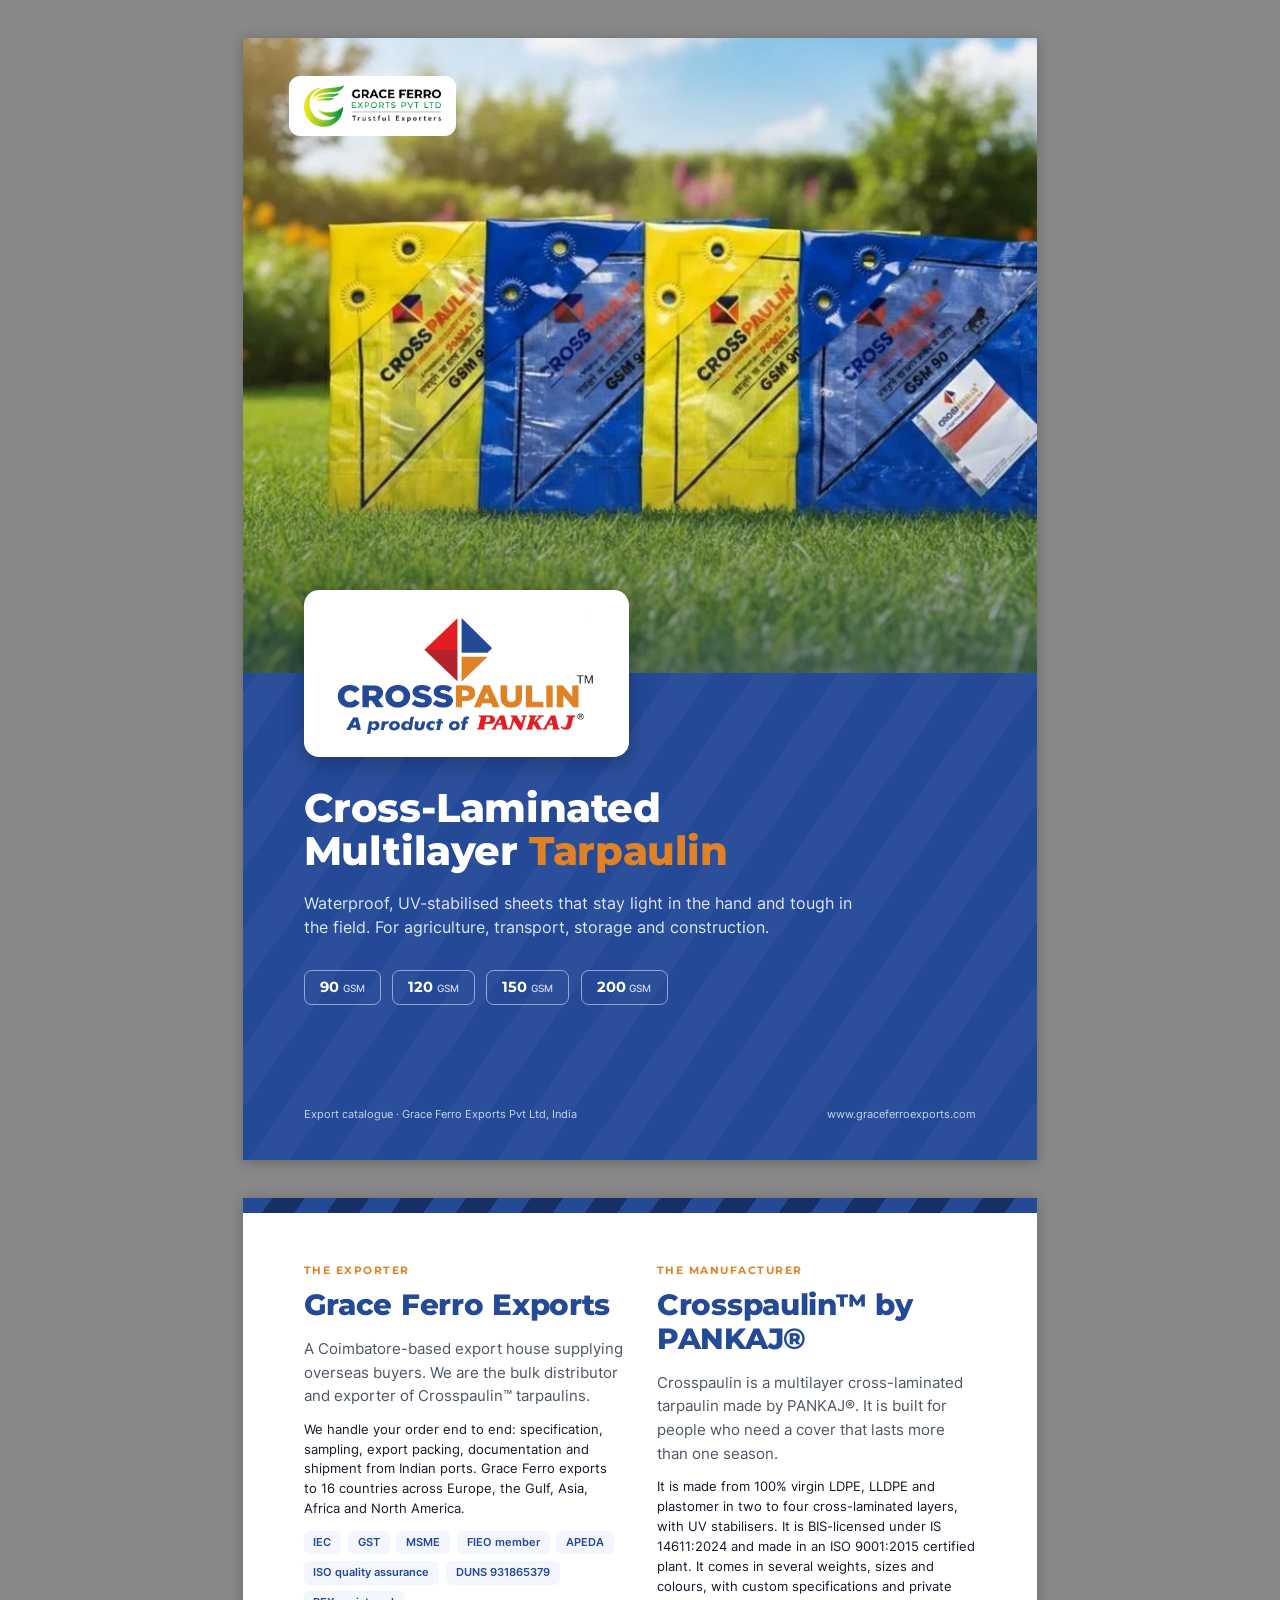
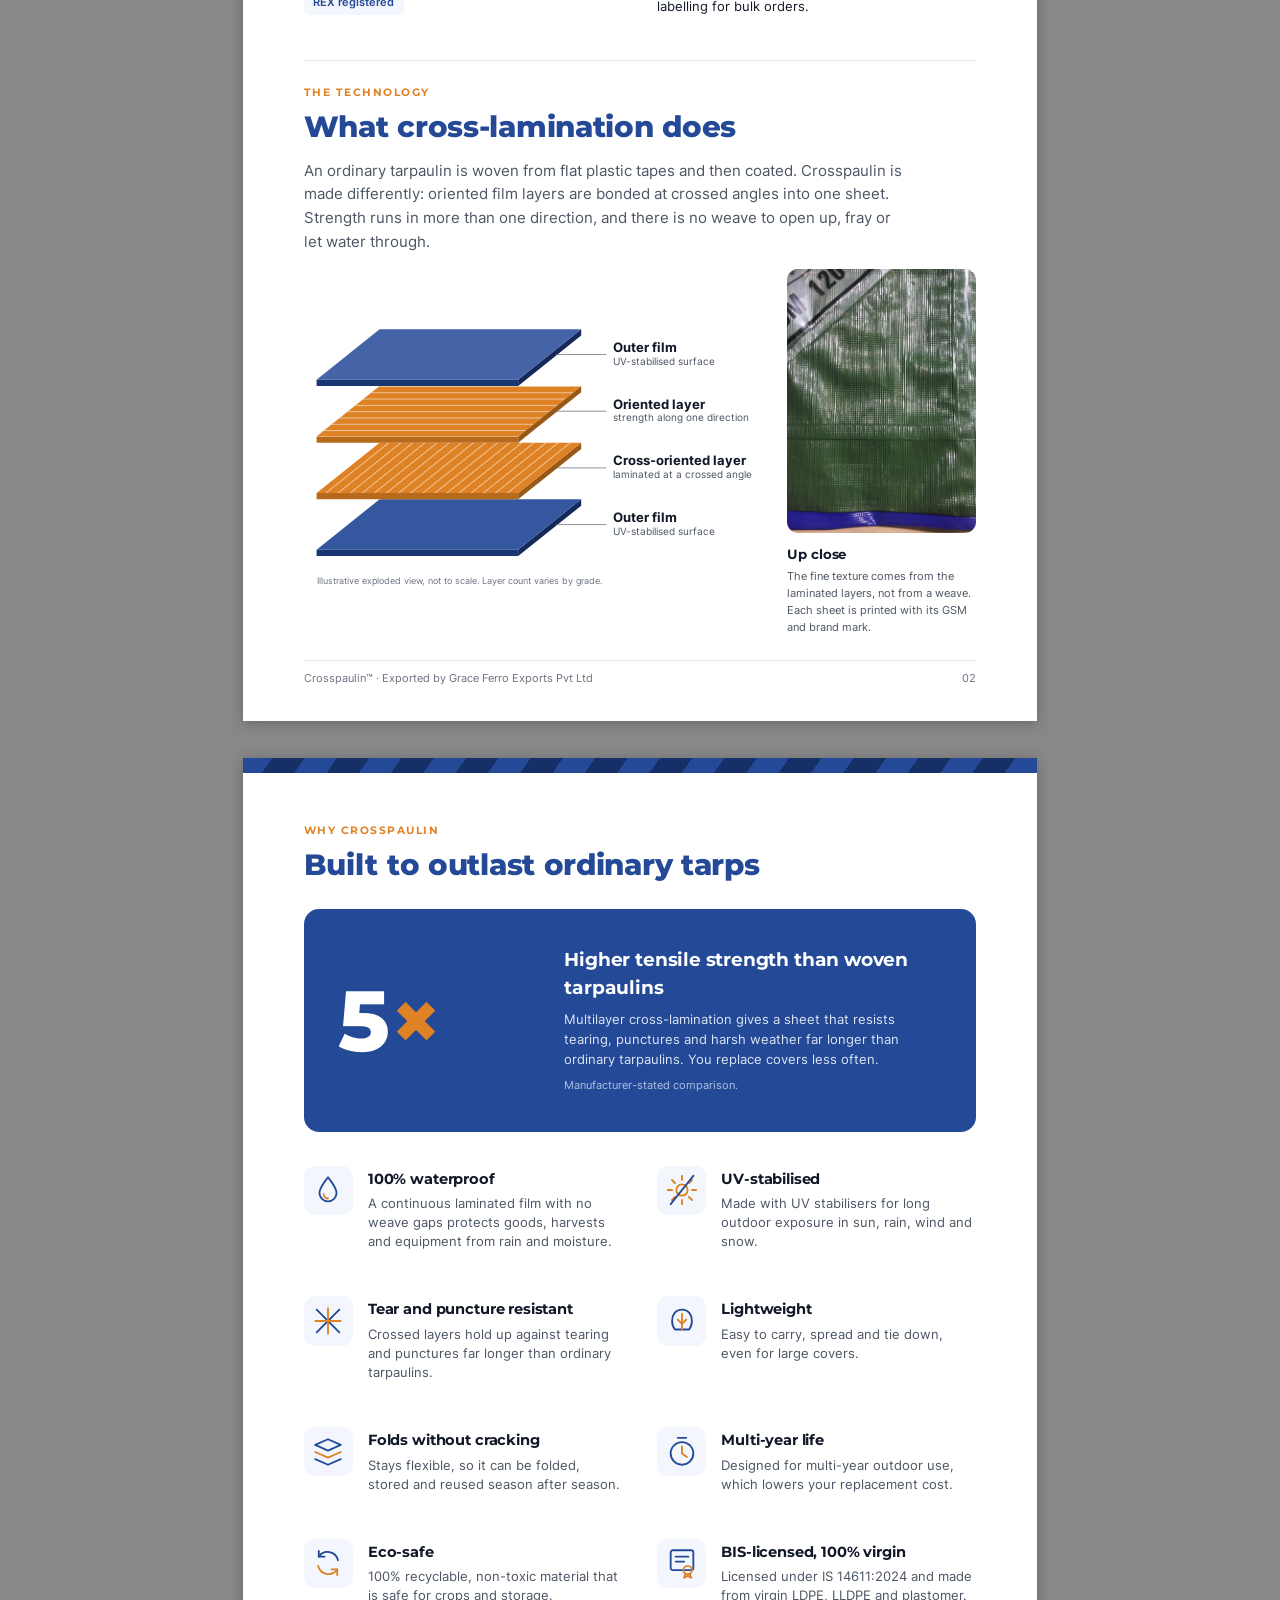
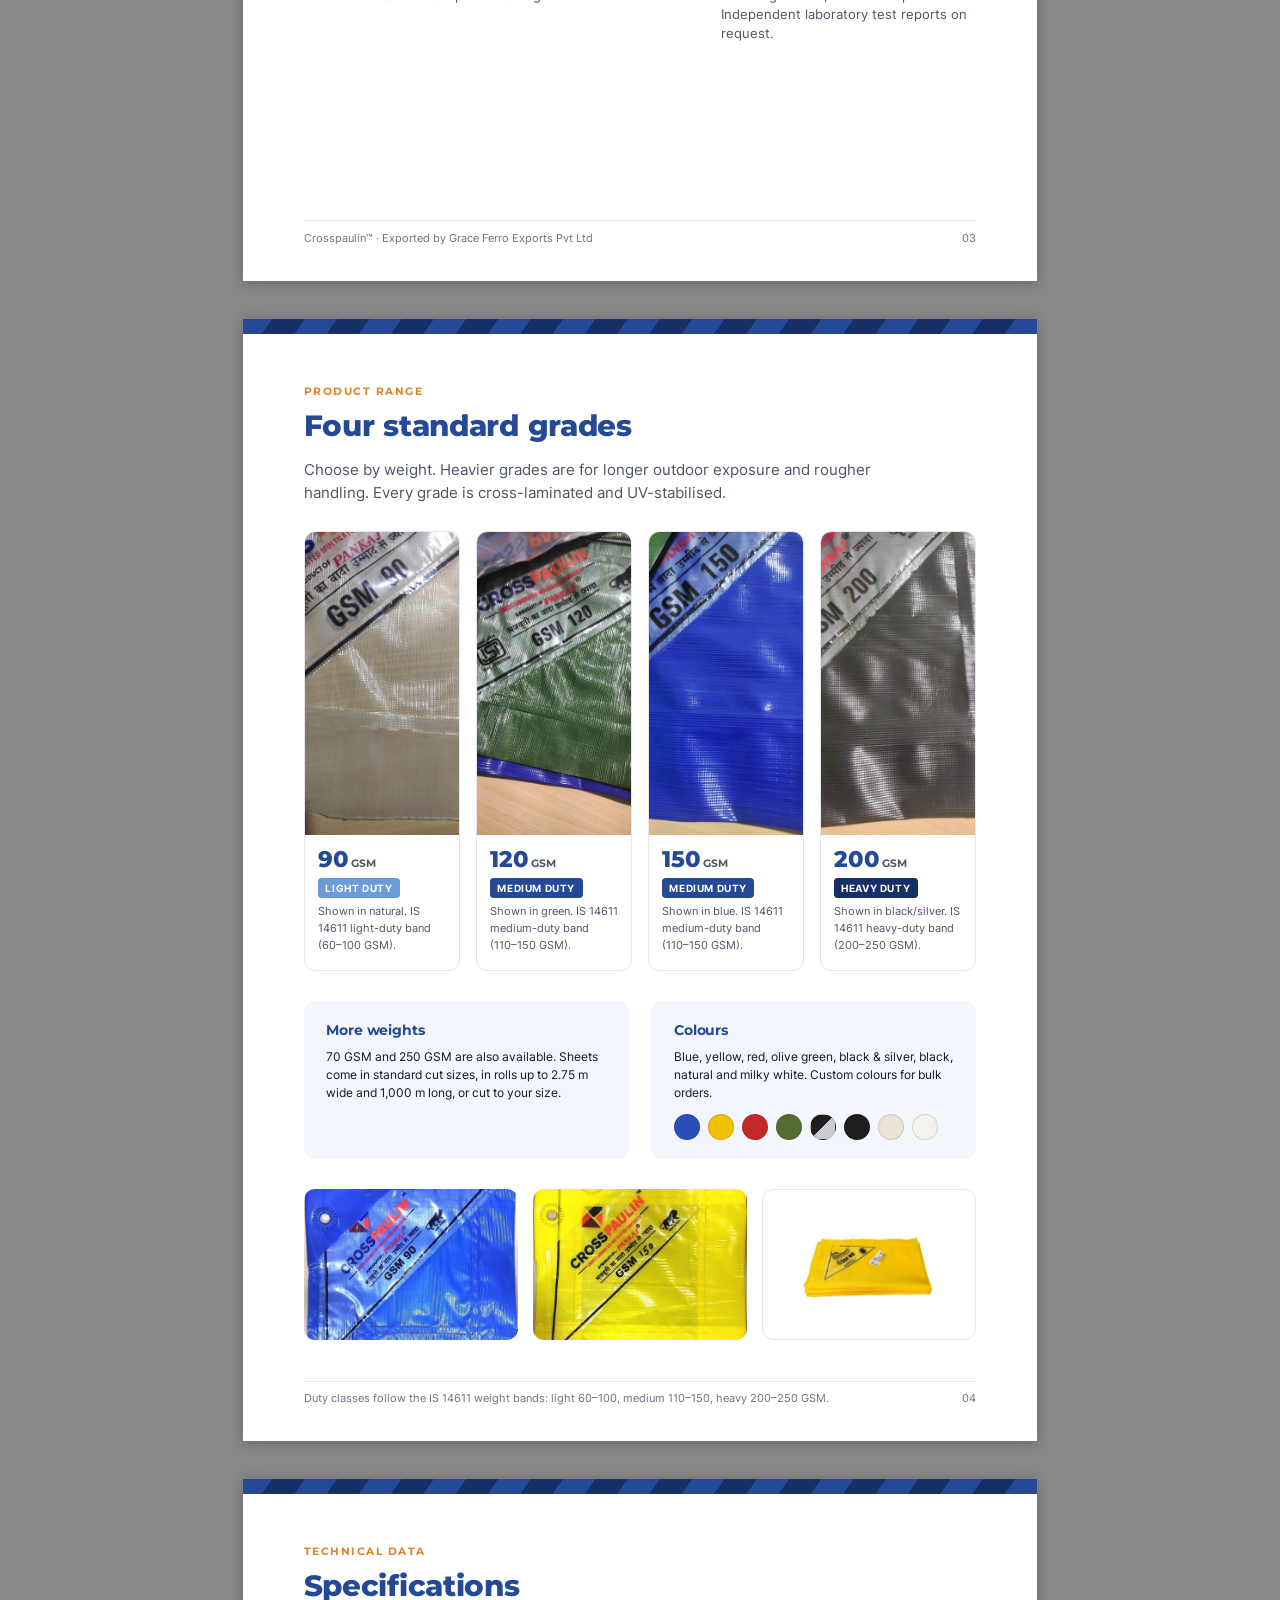
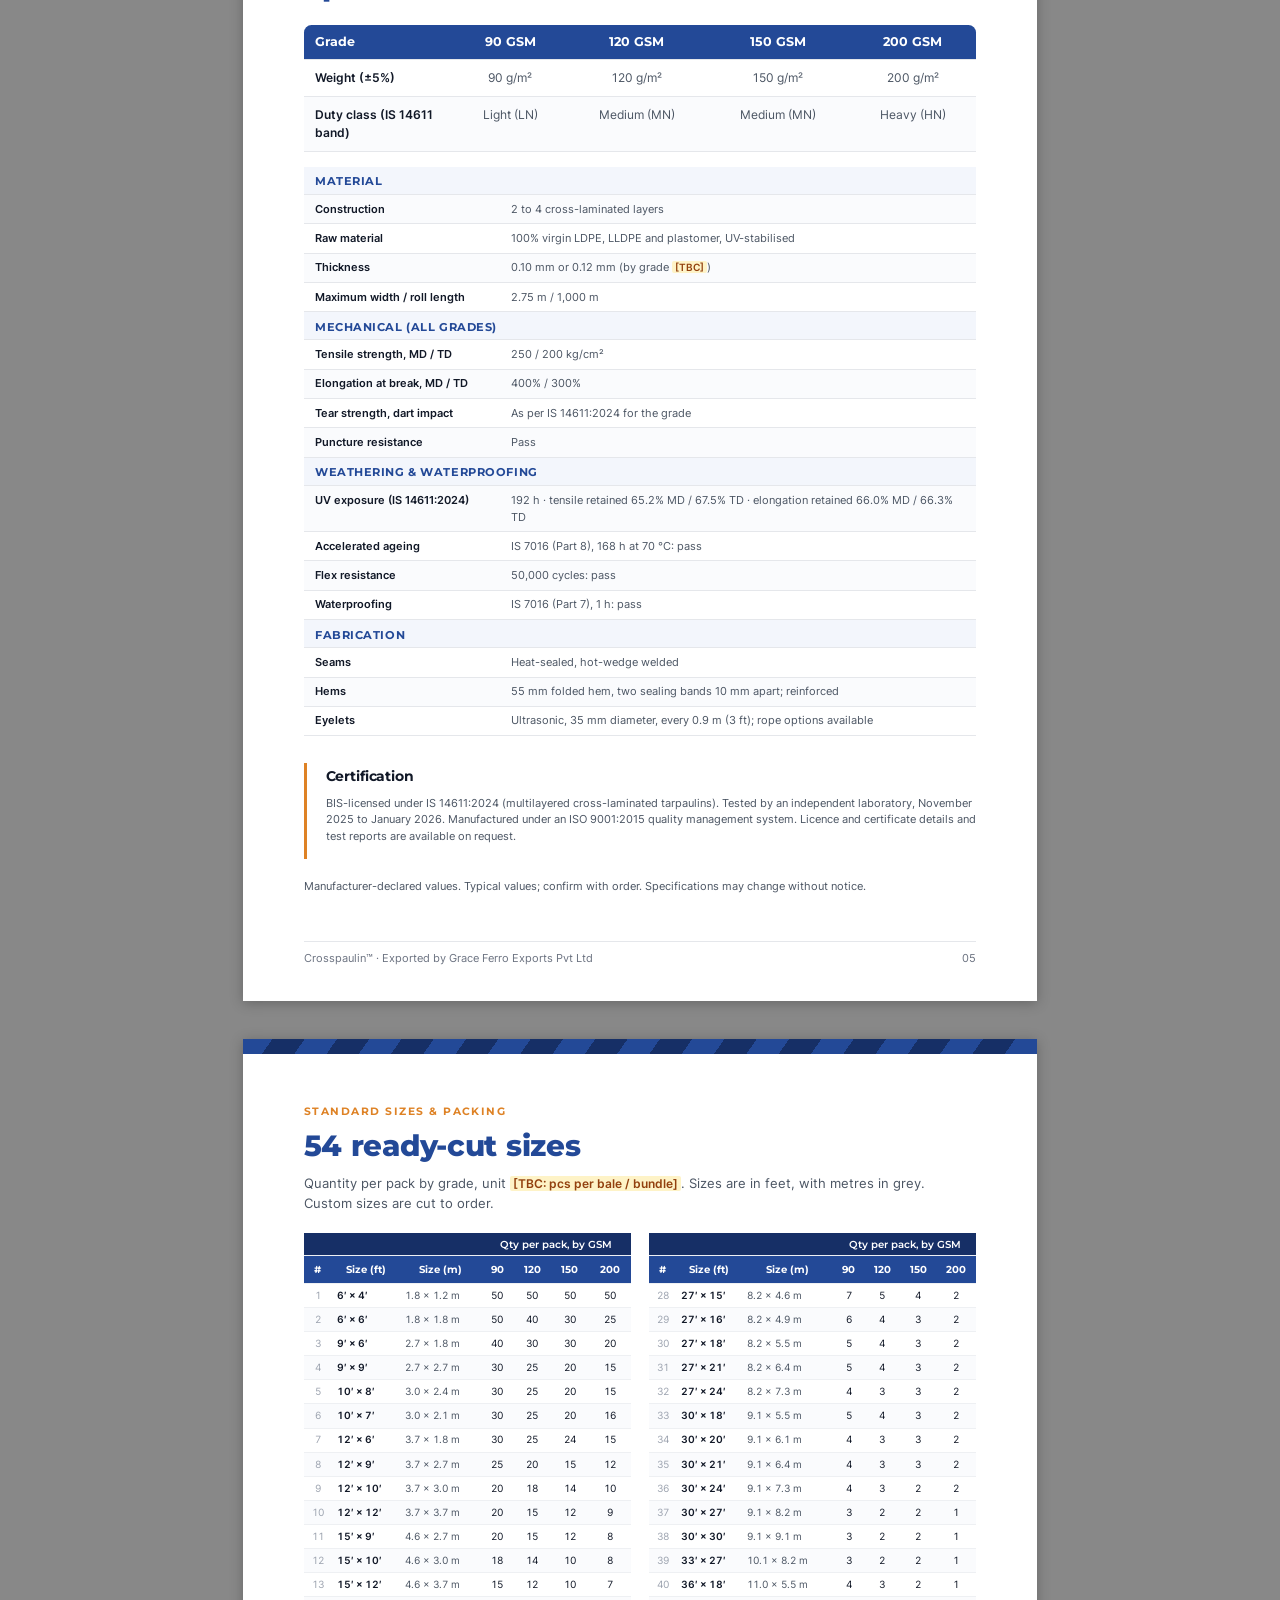
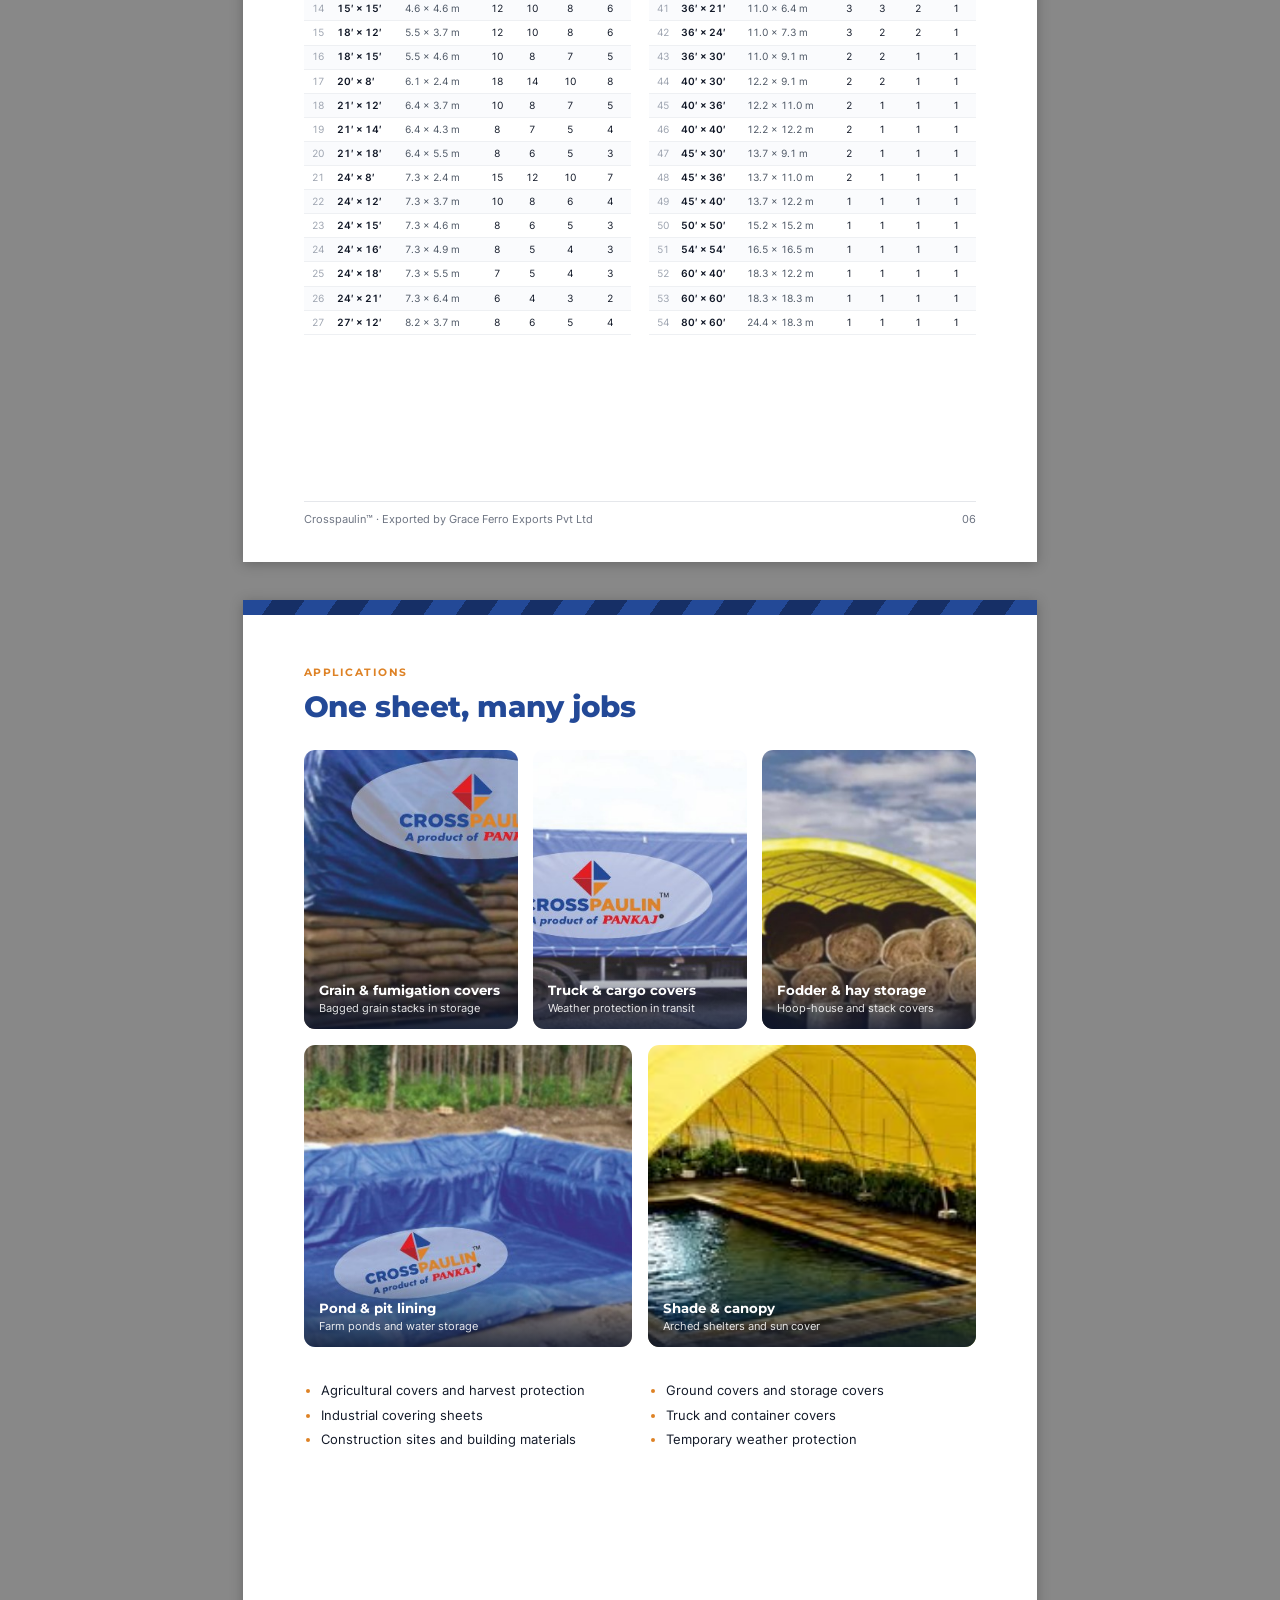
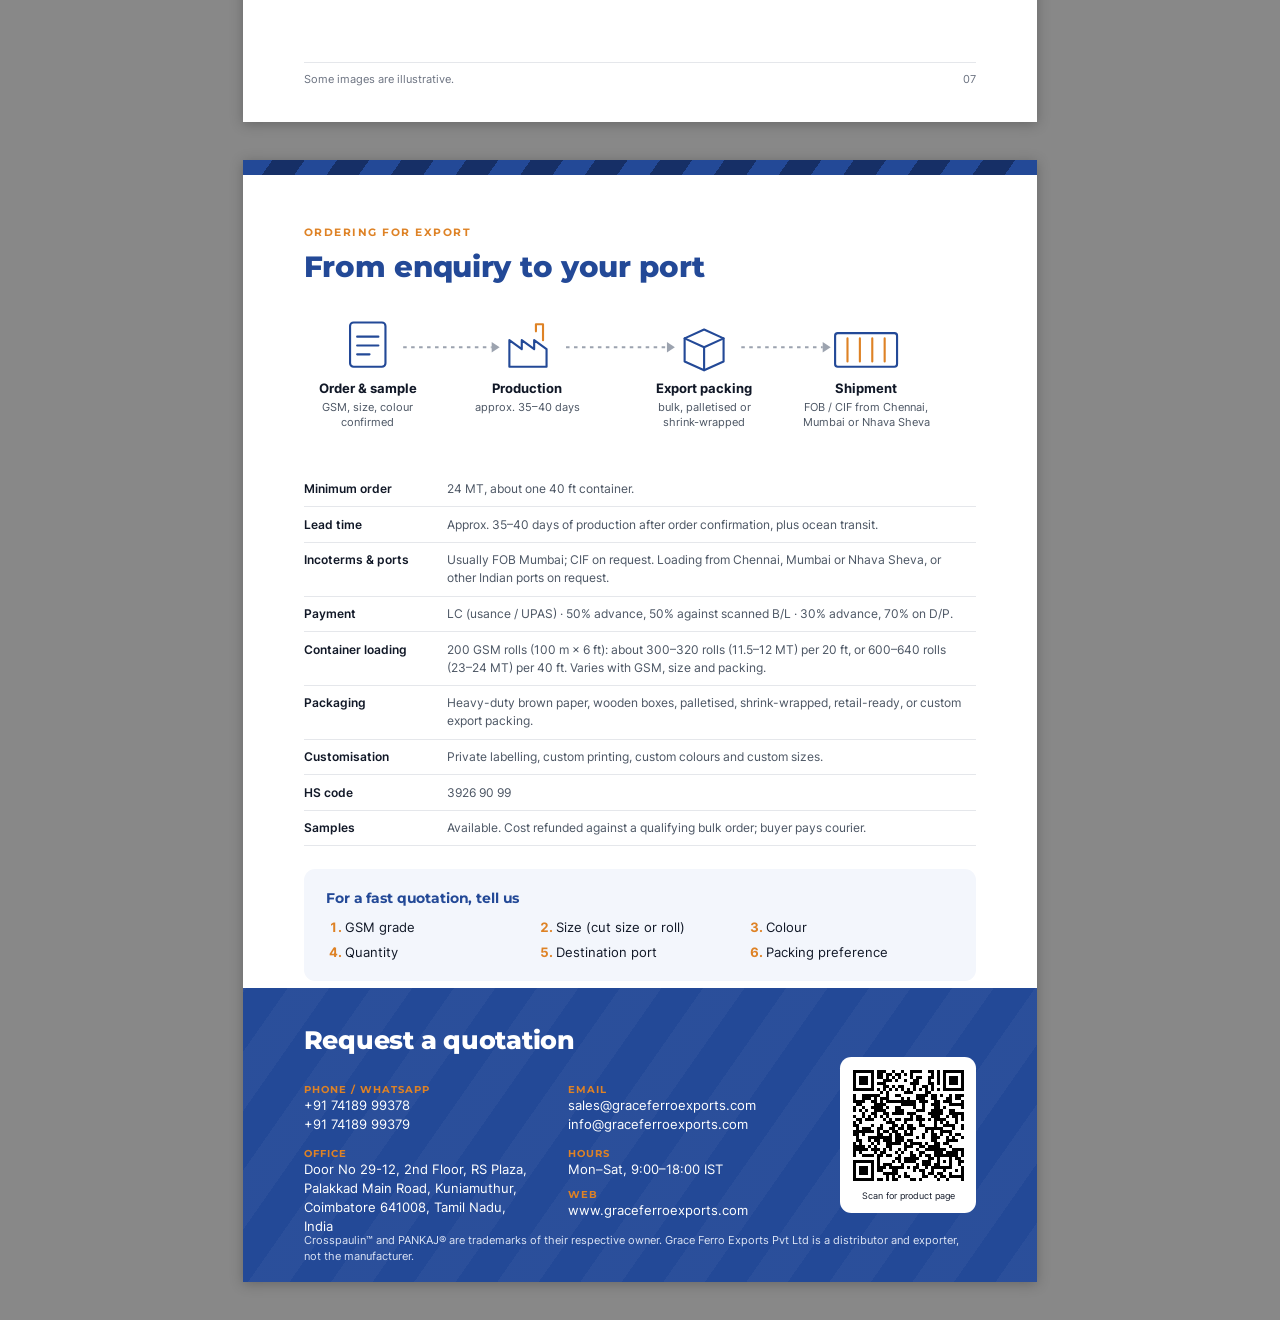
==== commit 8cf2f8c3: "Update brochure and KB from manufacturer information sheet Apply the manufacturer's export technical" ====
--- a/brochure/index.html
+++ b/brochure/index.html
@@ -39,7 +39,7 @@
       <div class="kicker">The manufacturer</div>
       <h2>Crosspaulin™ by PANKAJ®</h2>
       <p class="lead" style="margin-top:4mm">Crosspaulin is a multilayer cross-laminated tarpaulin made by PANKAJ®. It is built for people who need a cover that lasts more than one season.</p>
-      <p>It is made from 100% virgin HDPE and LDPE with UV stabilisers. It is offered in several weights, sizes and colours, as well as custom specifications for bulk orders.</p>
+      <p>It is made from 100% virgin LDPE, LLDPE and plastomer in two to four cross-laminated layers, with UV stabilisers. It is BIS-licensed under IS 14611:2024 and made in an ISO 9001:2015 certified plant. It comes in several weights, sizes and colours, with custom specifications and private labelling for bulk orders.</p>
     </div>
   </div>
 
@@ -139,7 +139,7 @@
     <div class="item"><img src="assets/generated/icon-foldable.svg" alt=""><div><h3>Folds without cracking</h3><p>Stays flexible, so it can be folded, stored and reused season after season.</p></div></div>
     <div class="item"><img src="assets/generated/icon-longlife.svg" alt=""><div><h3>Multi-year life</h3><p>Designed for multi-year outdoor use, which lowers your replacement cost.</p></div></div>
     <div class="item"><img src="assets/generated/icon-recyclable.svg" alt=""><div><h3>Eco-safe</h3><p>100% recyclable, non-toxic material that is safe for crops and storage.</p></div></div>
-    <div class="item"><img src="assets/generated/icon-certificate.svg" alt=""><div><h3>100% virgin raw material</h3><p>Virgin HDPE and LDPE with UV stabilisers. No recycled filler. Test reports are available on request.</p></div></div>
+    <div class="item"><img src="assets/generated/icon-certificate.svg" alt=""><div><h3>BIS-licensed, 100% virgin</h3><p>Licensed under IS 14611:2024 and made from virgin LDPE, LLDPE and plastomer. Independent laboratory test reports on request.</p></div></div>
   </div>
   <div class="foot"><span>Crosspaulin™ · Exported by Grace Ferro Exports Pvt Ltd</span><span>03</span></div>
 </section>
@@ -161,12 +161,12 @@
   <div class="also">
     <div class="box">
       <h3>More weights</h3>
-      <p>70 GSM and 250 GSM are also available. Sheets come in standard cut sizes, in rolls (for example 100 m × 6 ft in 200 GSM), or cut to your size.</p>
+      <p>70 GSM and 250 GSM are also available. Sheets come in standard cut sizes, in rolls up to 2.75 m wide and 1,000 m long, or cut to your size.</p>
     </div>
     <div class="box">
       <h3>Colours</h3>
-      <p>Blue, silver, white and green as standard. Yellow and natural are pictured; confirm availability <span class="tbc">[TBC]</span>. Custom colours for bulk orders.</p>
-      <div class="swatches"><span style="background:#2B4FB8"></span><span style="background:#C9CCD1"></span><span style="background:#FFFFFF"></span><span style="background:#3E6B2F"></span><span class="tbc-sw" style="background:#F2C200"></span><span class="tbc-sw" style="background:#E9E4D4"></span></div>
+      <p>Blue, yellow, red, olive green, black &amp; silver, black, natural and milky white. Custom colours for bulk orders.</p>
+      <div class="swatches"><span style="background:#2B4FB8"></span><span style="background:#F2C200"></span><span style="background:#C62828"></span><span style="background:#556B2F"></span><span style="background:linear-gradient(135deg,#1E1E1E 50%,#C9CCD1 50%)"></span><span style="background:#1E1E1E"></span><span style="background:#E9E4D4"></span><span style="background:#F4F2EC"></span></div>
     </div>
   </div>
 
@@ -185,32 +185,43 @@
   <h2>Specifications</h2>
 
   <table class="spec">
-    <thead><tr><th>Property</th><th>90 GSM</th><th>120 GSM</th><th>150 GSM</th><th>200 GSM</th></tr></thead>
+    <thead><tr><th>Grade</th><th>90 GSM</th><th>120 GSM</th><th>150 GSM</th><th>200 GSM</th></tr></thead>
     <tbody>
-      <tr><th>Weight</th><td>90 g/m²</td><td>120 g/m²</td><td>150 g/m²</td><td>200 g/m²</td></tr>
+      <tr><th>Weight (±5%)</th><td>90 g/m²</td><td>120 g/m²</td><td>150 g/m²</td><td>200 g/m²</td></tr>
       <tr><th>Duty class (IS 14611 band)</th><td>Light (LN)</td><td>Medium (MN)</td><td>Medium (MN)</td><td>Heavy (HN)</td></tr>
-      <tr><th>Construction</th><td colspan="4">Multilayer cross-laminated film</td></tr>
-      <tr><th>Raw material</th><td colspan="4">100% virgin HDPE + LDPE with UV stabilisers</td></tr>
-      <tr><th>Waterproof / UV</th><td colspan="4">100% waterproof, UV-stabilised</td></tr>
-      <tr><th>Colours</th><td colspan="4">Blue, silver, white, green; custom on request</td></tr>
-      <tr><th>Thickness, tensile &amp; tear strength</th><td colspan="4">Per-grade test values <span class="tbc">[TBC]</span>, awaiting the manufacturer's datasheet</td></tr>
-      <tr><th>Eyelets</th><td colspan="4">Along the edges, spacing <span class="tbc">[TBC]</span></td></tr>
-      <tr><th>Formats</th><td colspan="4">54 standard cut sizes (see next page), rolls, or custom cut</td></tr>
-      <tr><th>Roll example</th><td colspan="4">200 GSM · 100 m × 6 ft · approx. 36.5 kg per roll</td></tr>
     </tbody>
   </table>
 
+  <table class="spec kv">
+    <tbody>
+      <tr class="grp"><th colspan="2">Material</th></tr>
+      <tr><th>Construction</th><td>2 to 4 cross-laminated layers</td></tr>
+      <tr><th>Raw material</th><td>100% virgin LDPE, LLDPE and plastomer, UV-stabilised</td></tr>
+      <tr><th>Thickness</th><td>0.10 mm or 0.12 mm (by grade <span class="tbc">[TBC]</span>)</td></tr>
+      <tr><th>Maximum width / roll length</th><td>2.75 m / 1,000 m</td></tr>
+      <tr class="grp"><th colspan="2">Mechanical (all grades)</th></tr>
+      <tr><th>Tensile strength, MD / TD</th><td>250 / 200 kg/cm²</td></tr>
+      <tr><th>Elongation at break, MD / TD</th><td>400% / 300%</td></tr>
+      <tr><th>Tear strength, dart impact</th><td>As per IS 14611:2024 for the grade</td></tr>
+      <tr><th>Puncture resistance</th><td>Pass</td></tr>
+      <tr class="grp"><th colspan="2">Weathering &amp; waterproofing</th></tr>
+      <tr><th>UV exposure (IS 14611:2024)</th><td>192 h · tensile retained 65.2% MD / 67.5% TD · elongation retained 66.0% MD / 66.3% TD</td></tr>
+      <tr><th>Accelerated ageing</th><td>IS 7016 (Part 8), 168 h at 70 °C: pass</td></tr>
+      <tr><th>Flex resistance</th><td>50,000 cycles: pass</td></tr>
+      <tr><th>Waterproofing</th><td>IS 7016 (Part 7), 1 h: pass</td></tr>
+      <tr class="grp"><th colspan="2">Fabrication</th></tr>
+      <tr><th>Seams</th><td>Heat-sealed, hot-wedge welded</td></tr>
+      <tr><th>Hems</th><td>55 mm folded hem, two sealing bands 10 mm apart; reinforced</td></tr>
+      <tr><th>Eyelets</th><td>Ultrasonic, 35 mm diameter, every 0.9 m (3 ft); rope options available</td></tr>
+    </tbody>
+  </table>
+
   <div class="ref">
-    <h3>Reference standard: IS 14611 (multilayer cross-laminated tarpaulins)</h3>
-    <p class="small" style="margin-bottom:2mm">Minimum requirements for this product category under the Indian standard. These are not test results for Crosspaulin; test reports are supplied on request.</p>
-    <table>
-      <tr><th></th><th>Longitudinal</th><th>Transverse</th></tr>
-      <tr><td>Tensile strength, min.</td><td>250 kg/cm²</td><td>200 kg/cm²</td></tr>
-      <tr><td>Elongation at break, min.</td><td>400%</td><td>300%</td></tr>
-    </table>
-  </div>
-
-  <p class="small" style="margin-top:8mm">Typical values; confirm with order. Values marked <span class="tbc">[TBC]</span> are awaiting the manufacturer's datasheet. Specifications may change without notice.</p>
+    <h3>Certification</h3>
+    <p class="small">BIS-licensed under IS 14611:2024 (multilayered cross-laminated tarpaulins). Tested by an independent laboratory, November 2025 to January 2026. Manufactured under an ISO 9001:2015 quality management system. Licence and certificate details and test reports are available on request.</p>
+  </div>
+
+  <p class="small" style="margin-top:5mm">Manufacturer-declared values. Typical values; confirm with order. Specifications may change without notice.</p>
   <div class="foot"><span>Crosspaulin™ · Exported by Grace Ferro Exports Pvt Ltd</span><span>05</span></div>
 </section>
 
@@ -353,14 +364,15 @@
 </svg><!--/SVG--></div>
 
   <table class="terms">
-    <tr><th>Minimum order</th><td><span class="tbc">[TBC]</span></td></tr>
+    <tr><th>Minimum order</th><td>24 MT, about one 40 ft container.</td></tr>
     <tr><th>Lead time</th><td>Approx. 35–40 days of production after order confirmation, plus ocean transit.</td></tr>
-    <tr><th>Incoterms</th><td>Usually quoted FOB Mumbai. CIF on request, based on your port and freight.</td></tr>
-    <tr><th>Ports of loading</th><td>Chennai, Mumbai, Nhava Sheva. Other Indian ports on request.</td></tr>
+    <tr><th>Incoterms &amp; ports</th><td>Usually FOB Mumbai; CIF on request. Loading from Chennai, Mumbai or Nhava Sheva, or other Indian ports on request.</td></tr>
     <tr><th>Payment</th><td>LC (usance / UPAS) · 50% advance, 50% against scanned B/L · 30% advance, 70% on D/P.</td></tr>
     <tr><th>Container loading</th><td>200 GSM rolls (100 m × 6 ft): about 300–320 rolls (11.5–12 MT) per 20 ft, or 600–640 rolls (23–24 MT) per 40 ft. Varies with GSM, size and packing.</td></tr>
-    <tr><th>Packaging</th><td>Bulk, retail-ready, palletised, shrink-wrapped, or custom export packing.</td></tr>
-    <tr><th>Samples</th><td>Available. Sample cost is refunded against a qualifying bulk order; the buyer pays courier charges.</td></tr>
+    <tr><th>Packaging</th><td>Heavy-duty brown paper, wooden boxes, palletised, shrink-wrapped, retail-ready, or custom export packing.</td></tr>
+    <tr><th>Customisation</th><td>Private labelling, custom printing, custom colours and custom sizes.</td></tr>
+    <tr><th>HS code</th><td>3926 90 99</td></tr>
+    <tr><th>Samples</th><td>Available. Cost refunded against a qualifying bulk order; buyer pays courier.</td></tr>
   </table>
 
   <div class="enquiry">
--- a/brochure/styles.css
+++ b/brochure/styles.css
@@ -132,6 +132,11 @@
 .spec td { text-align: center; color: var(--muted); }
 .spec td[colspan] { text-align: center; }
 .spec tbody tr:nth-child(even) { background: #FAFBFD; }
+.spec.kv { margin-top: 4mm; font-size: 8.5pt; }
+.spec.kv th, .spec.kv td { padding: 1.5mm 3mm; }
+.spec.kv tbody th { width: 52mm; }
+.spec.kv td { text-align: left; }
+.spec.kv tr.grp th { background: var(--tint); color: var(--blue); font: 700 8.5pt Montserrat, sans-serif; text-transform: uppercase; letter-spacing: .05em; padding-top: 2mm; }
 .ref { margin-top: 7mm; border-left: 3px solid var(--orange); padding: 1mm 0 1mm 5mm; }
 .ref h3 { font-size: 10.5pt; margin-bottom: 2mm; }
 .ref table { font-size: 8.5pt; width: auto; }
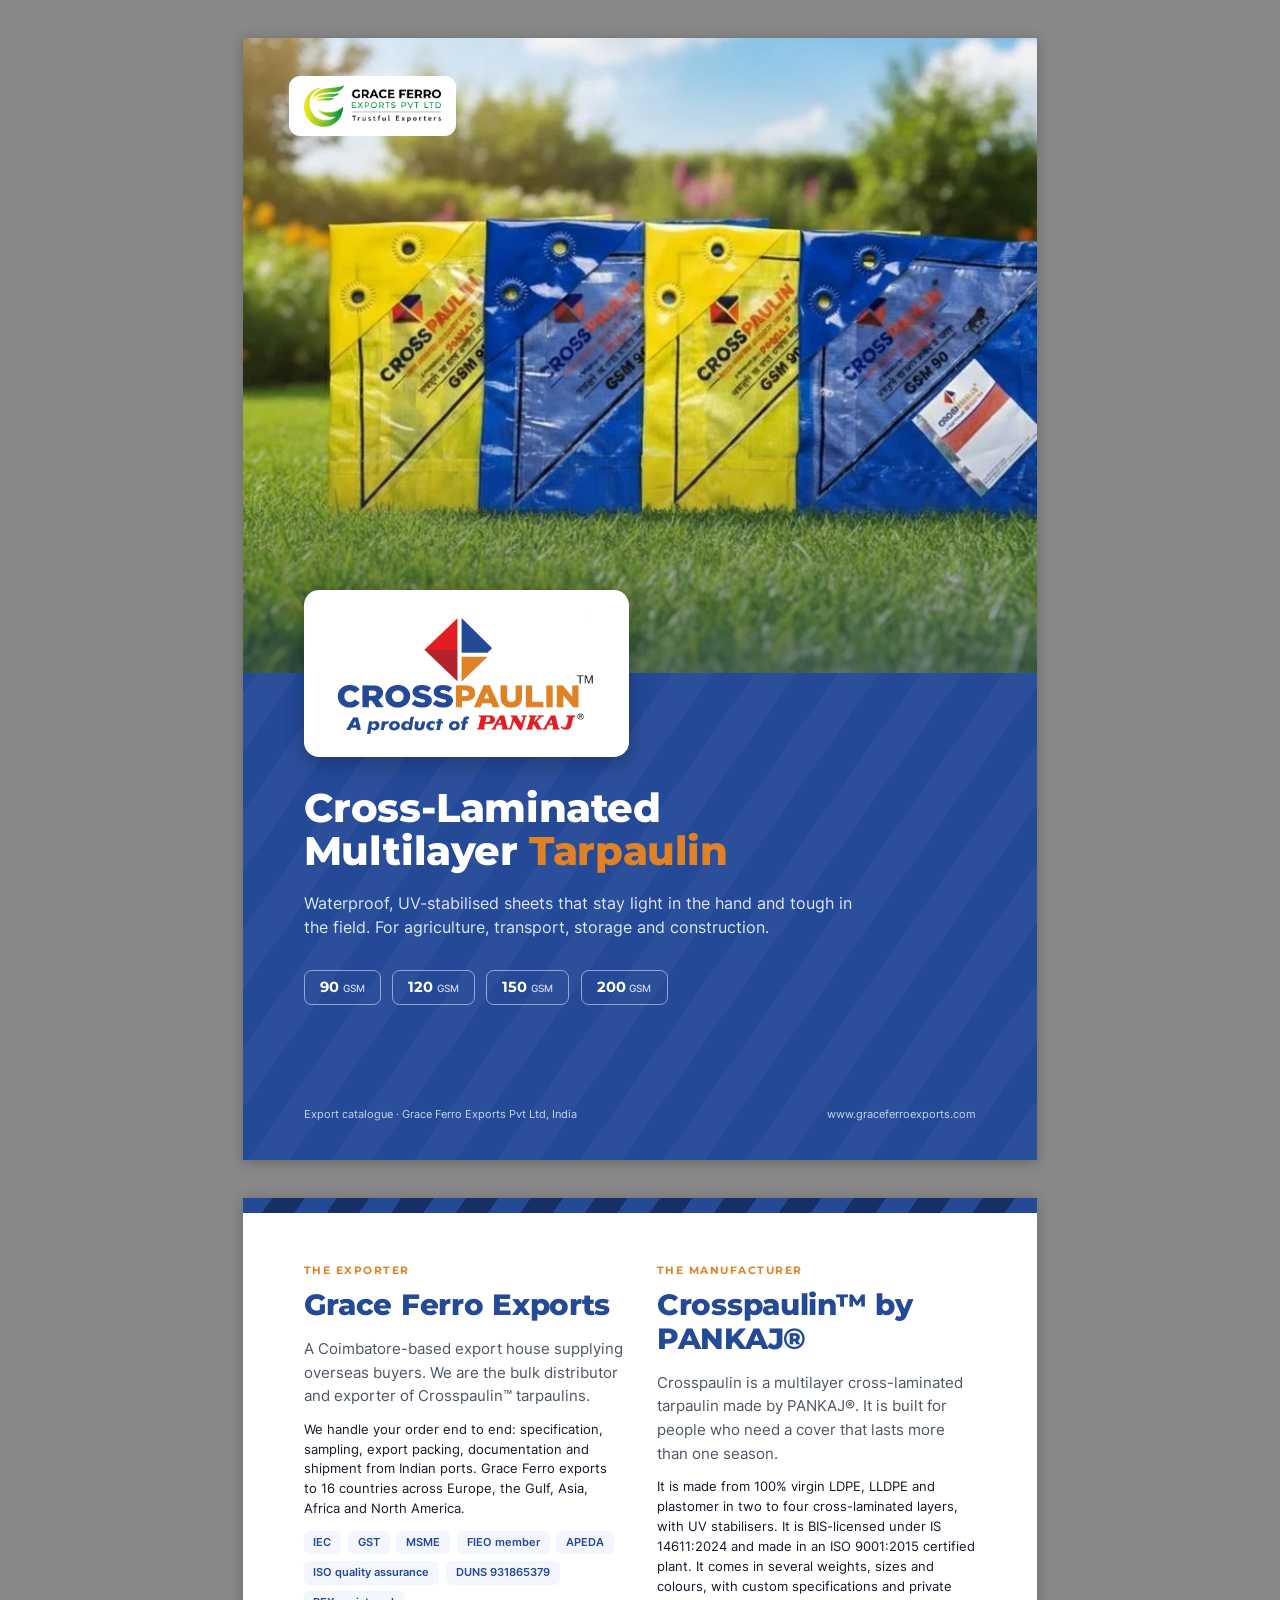
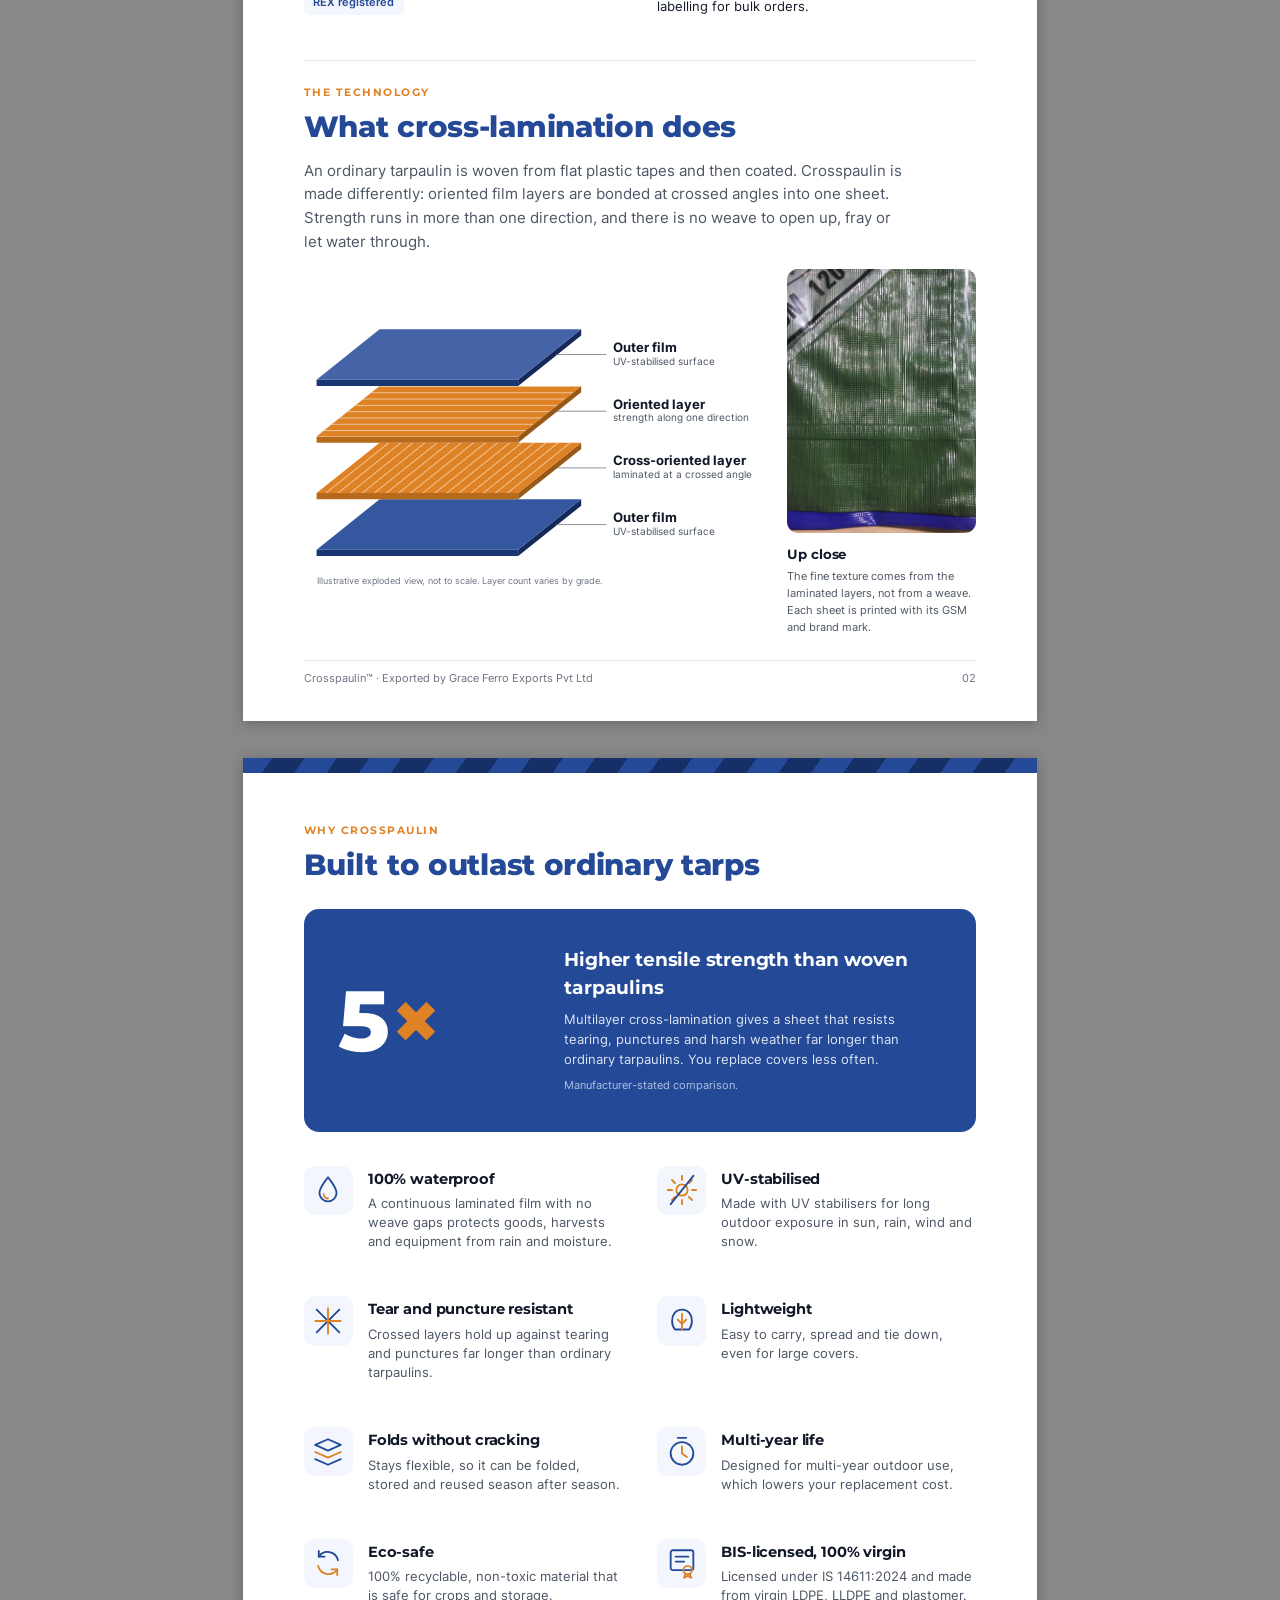
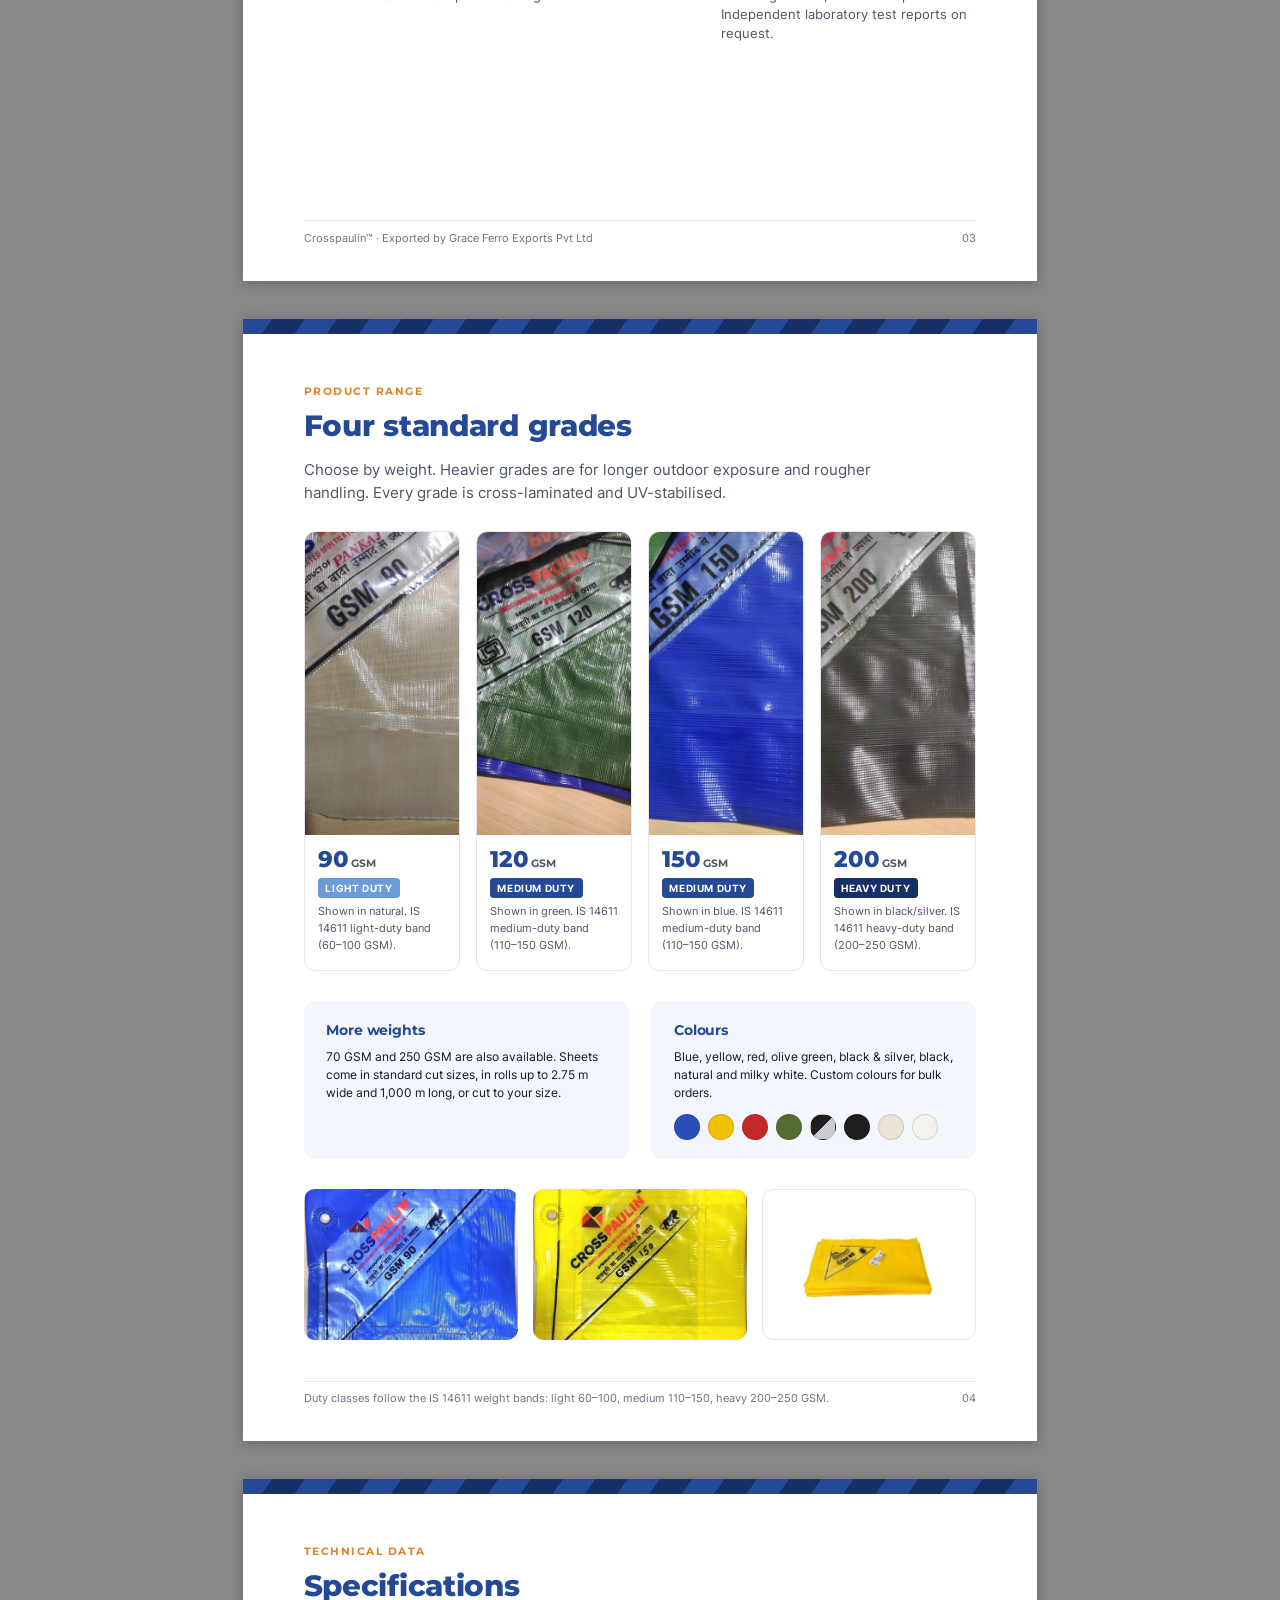
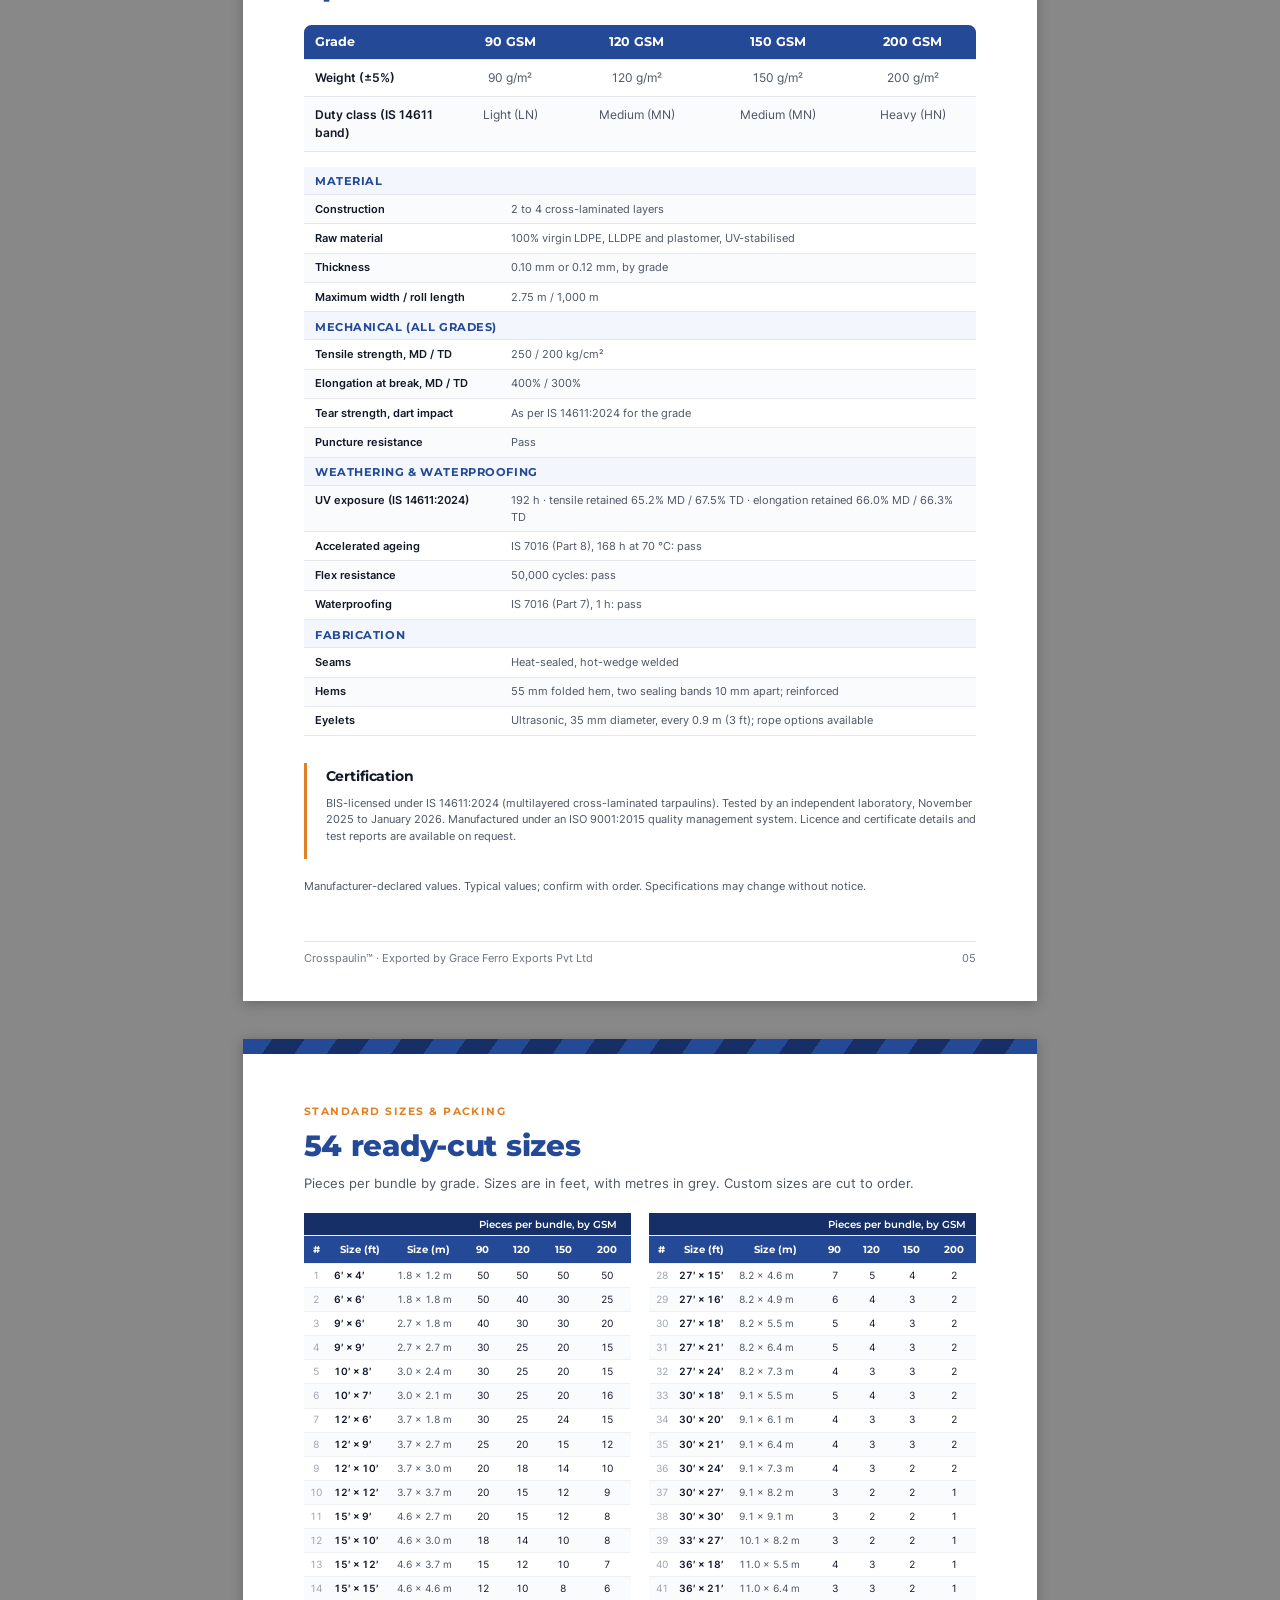
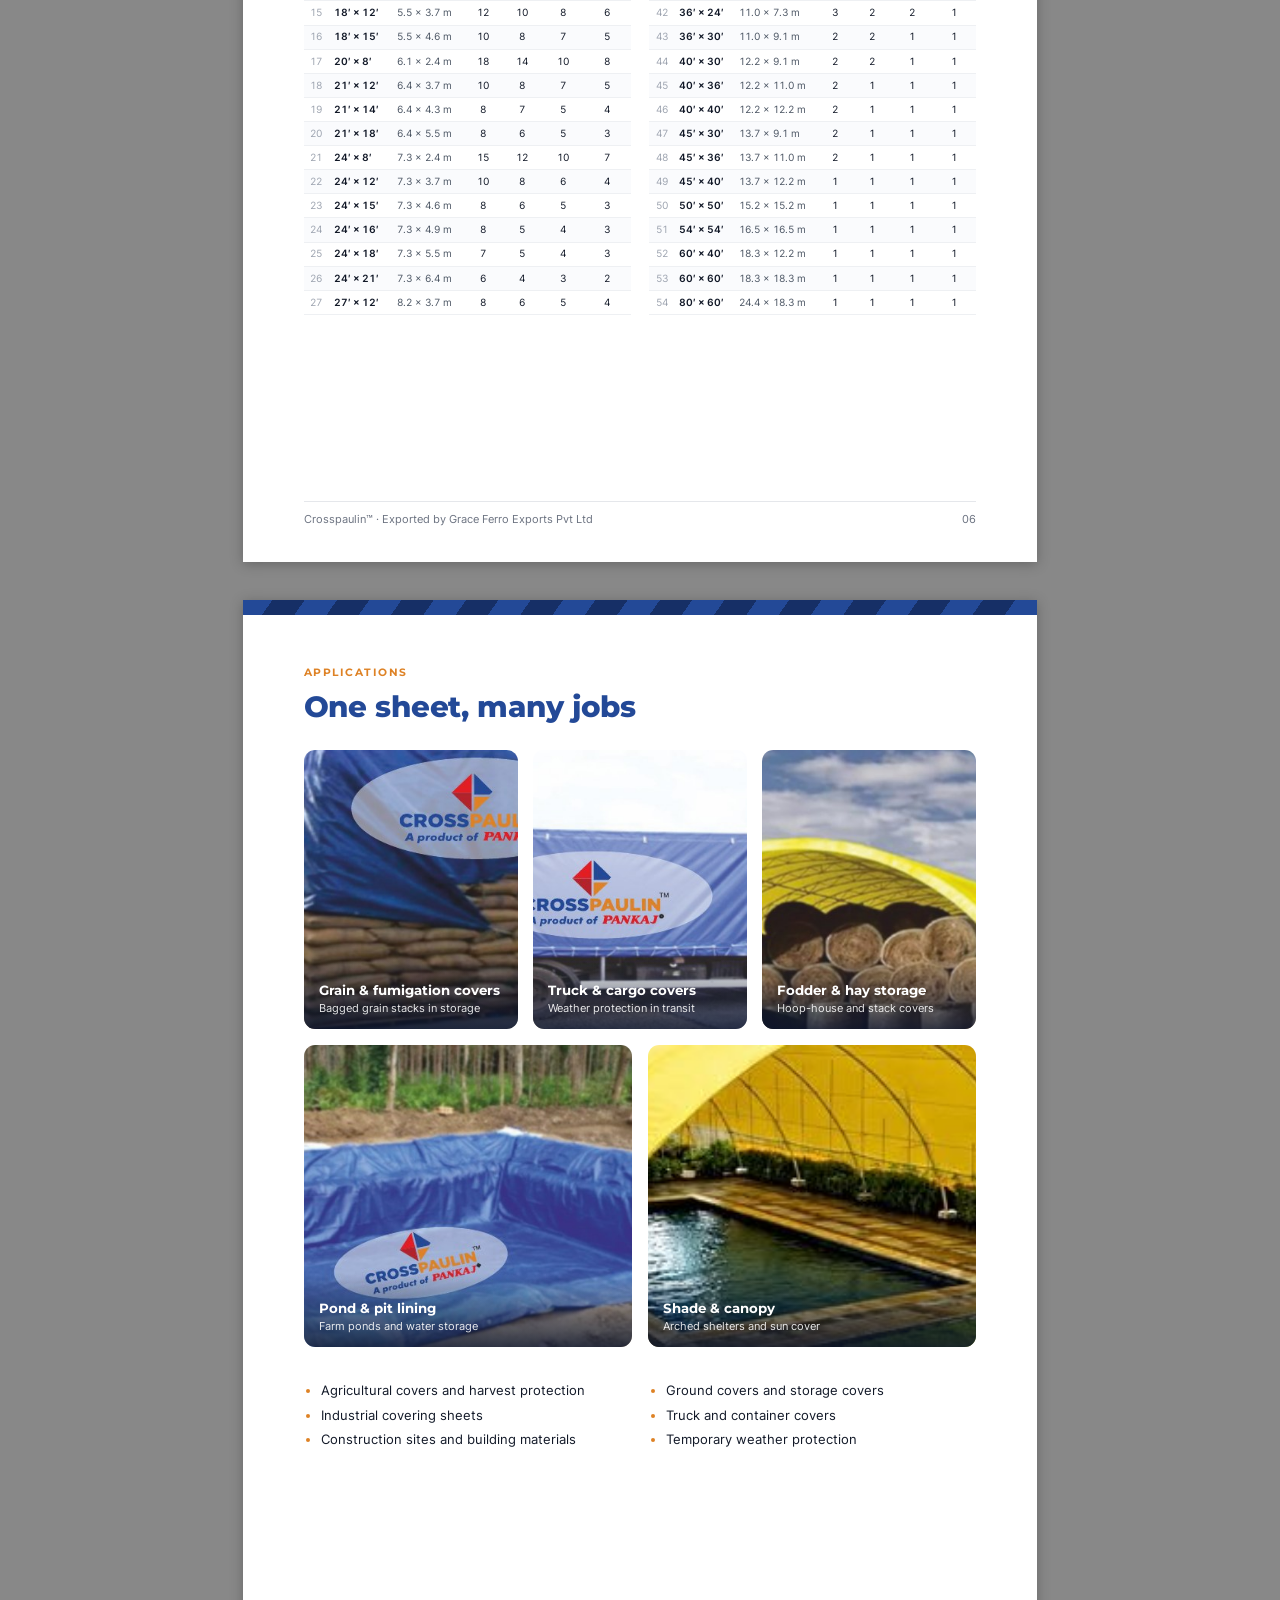
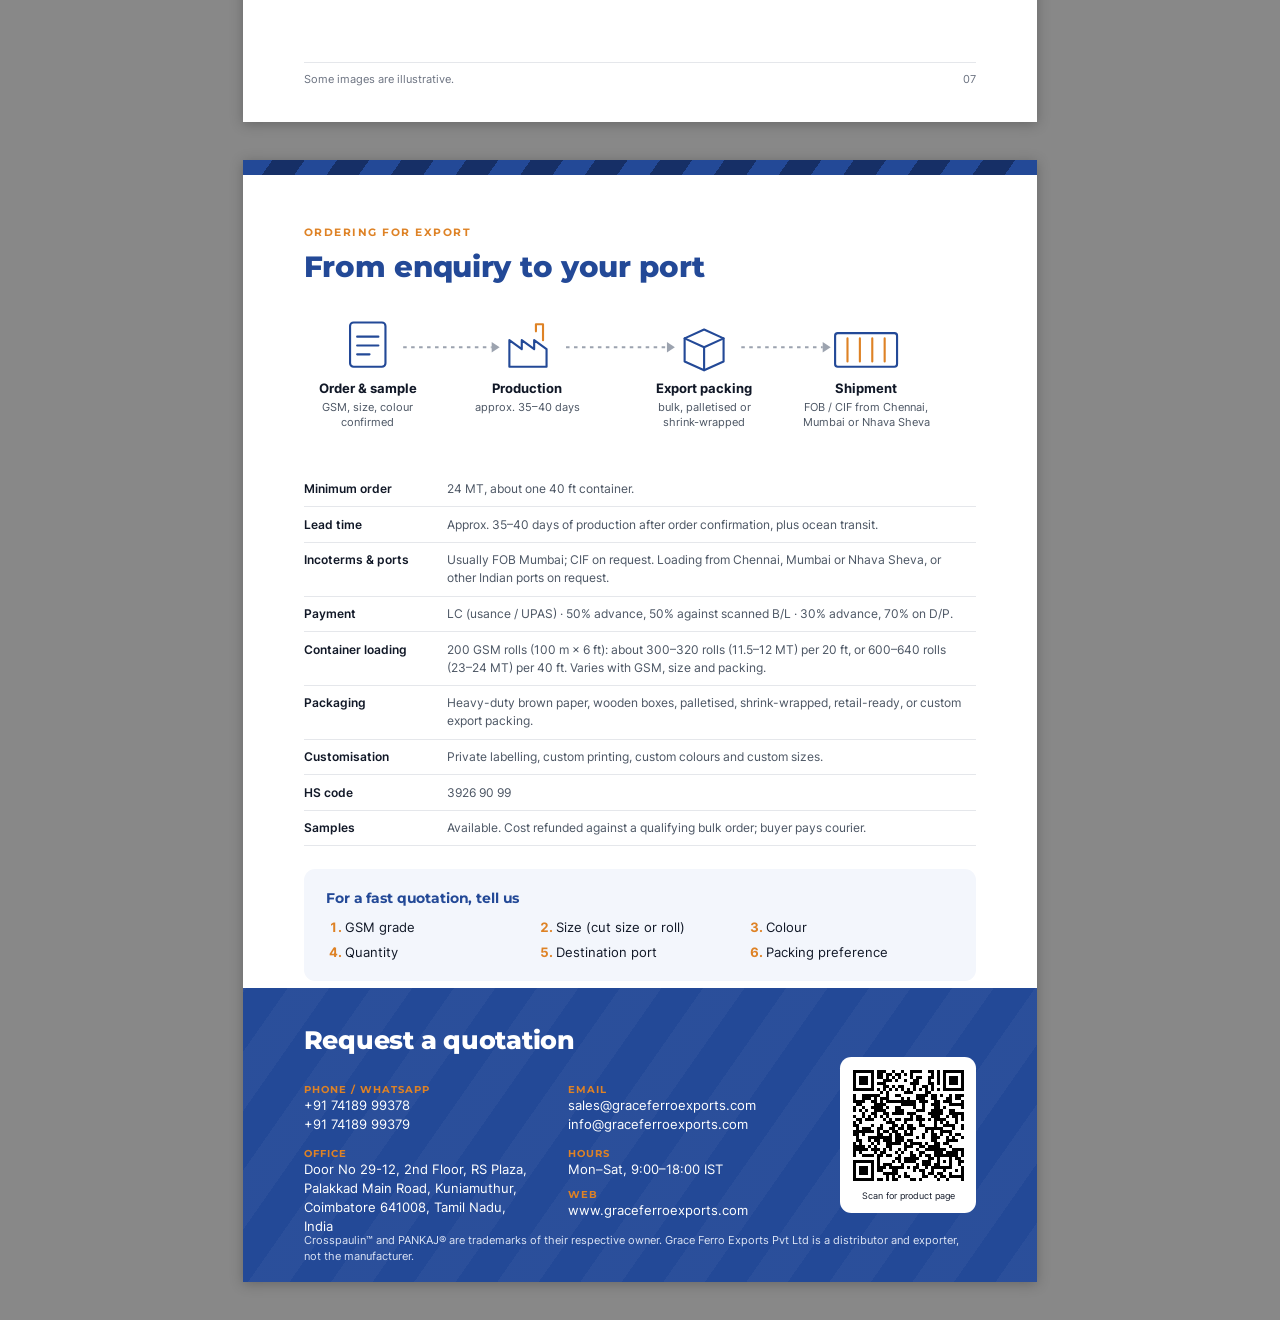
==== commit ed2617dc: "Resolve last brochure TBCs: pieces per bundle, thickness by grade Co-Authored-By: Claude Opus 5.5 <n" ====
--- a/brochure/index.html
+++ b/brochure/index.html
@@ -197,7 +197,7 @@
       <tr class="grp"><th colspan="2">Material</th></tr>
       <tr><th>Construction</th><td>2 to 4 cross-laminated layers</td></tr>
       <tr><th>Raw material</th><td>100% virgin LDPE, LLDPE and plastomer, UV-stabilised</td></tr>
-      <tr><th>Thickness</th><td>0.10 mm or 0.12 mm (by grade <span class="tbc">[TBC]</span>)</td></tr>
+      <tr><th>Thickness</th><td>0.10 mm or 0.12 mm, by grade</td></tr>
       <tr><th>Maximum width / roll length</th><td>2.75 m / 1,000 m</td></tr>
       <tr class="grp"><th colspan="2">Mechanical (all grades)</th></tr>
       <tr><th>Tensile strength, MD / TD</th><td>250 / 200 kg/cm²</td></tr>
@@ -230,11 +230,11 @@
   <div class="stripe-bar"></div>
   <div class="kicker">Standard sizes &amp; packing</div>
   <h2>54 ready-cut sizes</h2>
-  <p class="muted" style="margin-top:3mm">Quantity per pack by grade, unit <span class="tbc">[TBC: pcs per bale / bundle]</span>. Sizes are in feet, with metres in grey. Custom sizes are cut to order.</p>
+  <p class="muted" style="margin-top:3mm">Pieces per bundle by grade. Sizes are in feet, with metres in grey. Custom sizes are cut to order.</p>
   <div class="sizes-wrap">
 <!--SIZES:start-->
     <table class="sizes">
-      <thead><tr class="sup"><th colspan="3"></th><th colspan="4">Qty per pack, by GSM</th></tr>
+      <thead><tr class="sup"><th colspan="3"></th><th colspan="4">Pieces per bundle, by GSM</th></tr>
       <tr><th>#</th><th>Size (ft)</th><th>Size (m)</th><th>90</th><th>120</th><th>150</th><th>200</th></tr></thead>
       <tbody>
         <tr><td class="n">1</td><td class="ft">6′ × 4′</td><td class="m">1.8 × 1.2 m</td><td>50</td><td>50</td><td>50</td><td>50</td></tr>
@@ -267,7 +267,7 @@
       </tbody>
     </table>
     <table class="sizes">
-      <thead><tr class="sup"><th colspan="3"></th><th colspan="4">Qty per pack, by GSM</th></tr>
+      <thead><tr class="sup"><th colspan="3"></th><th colspan="4">Pieces per bundle, by GSM</th></tr>
       <tr><th>#</th><th>Size (ft)</th><th>Size (m)</th><th>90</th><th>120</th><th>150</th><th>200</th></tr></thead>
       <tbody>
         <tr><td class="n">28</td><td class="ft">27′ × 15′</td><td class="m">8.2 × 4.6 m</td><td>7</td><td>5</td><td>4</td><td>2</td></tr>
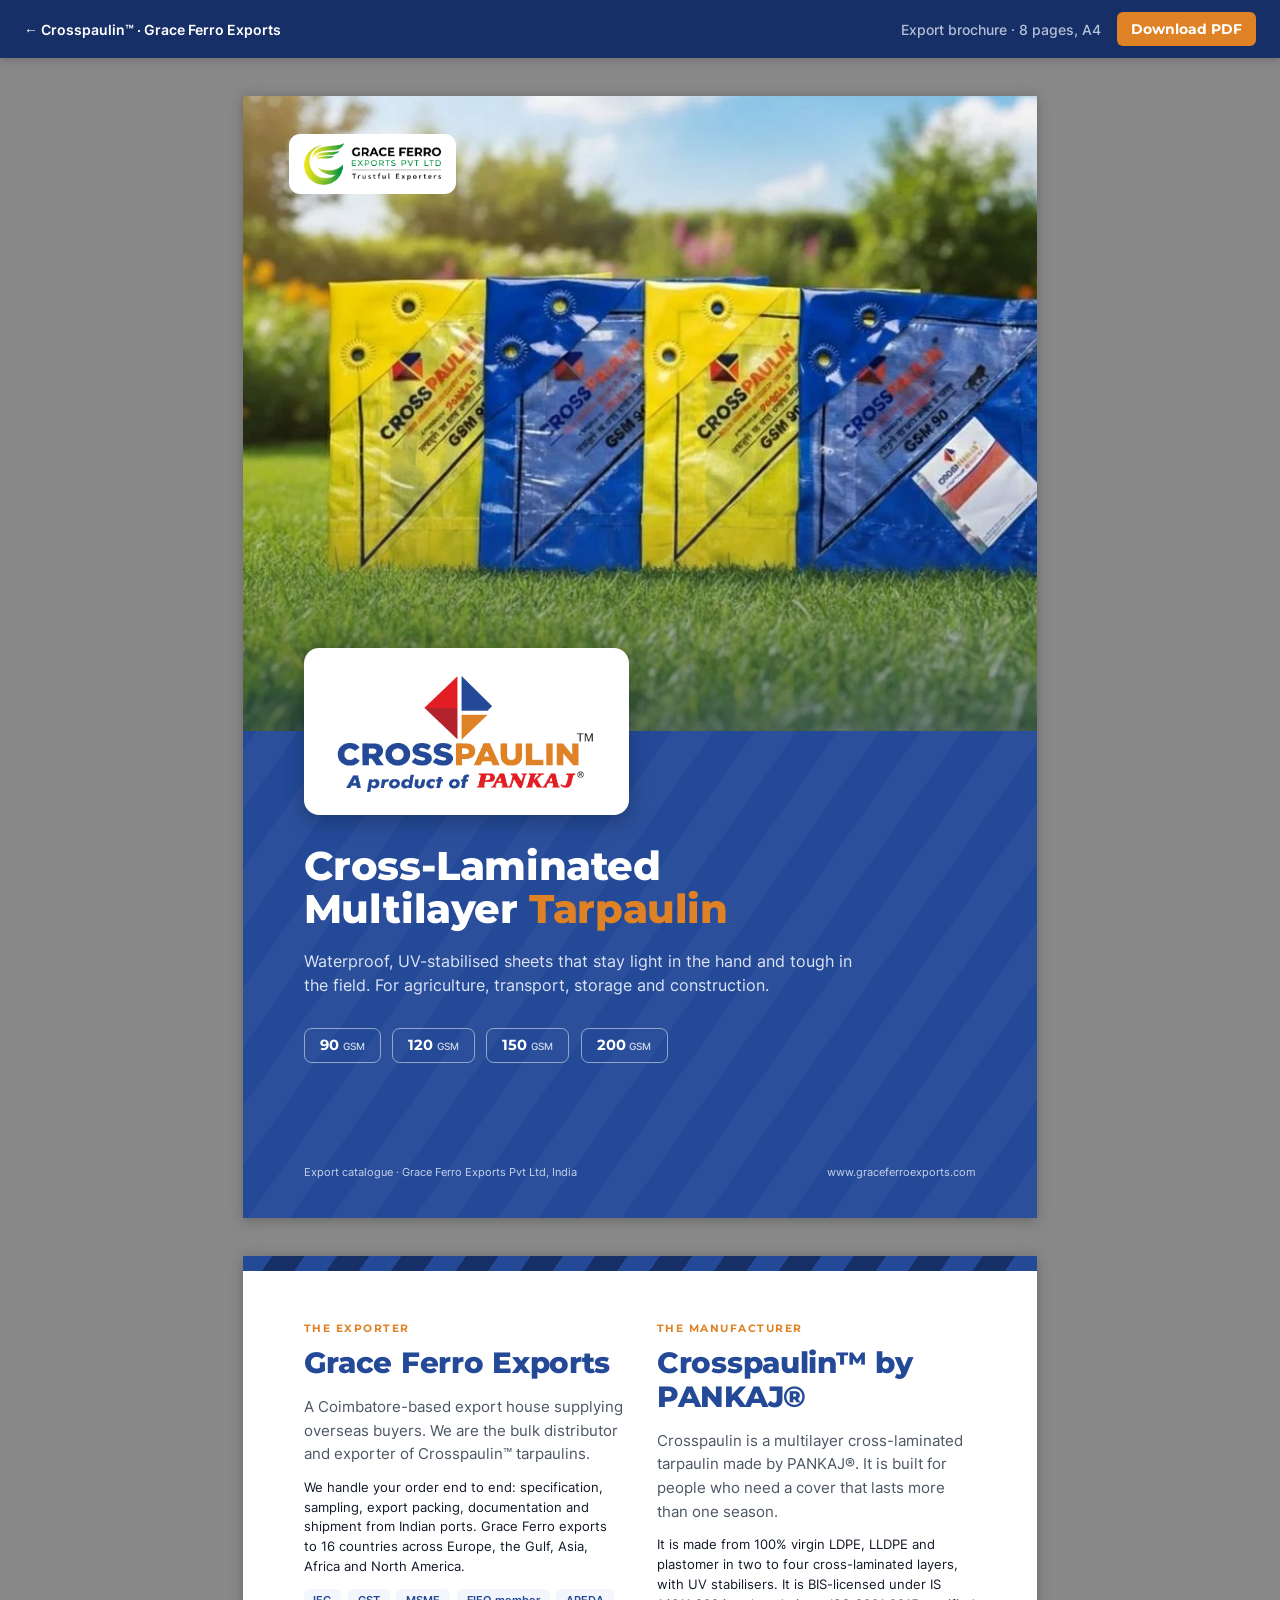
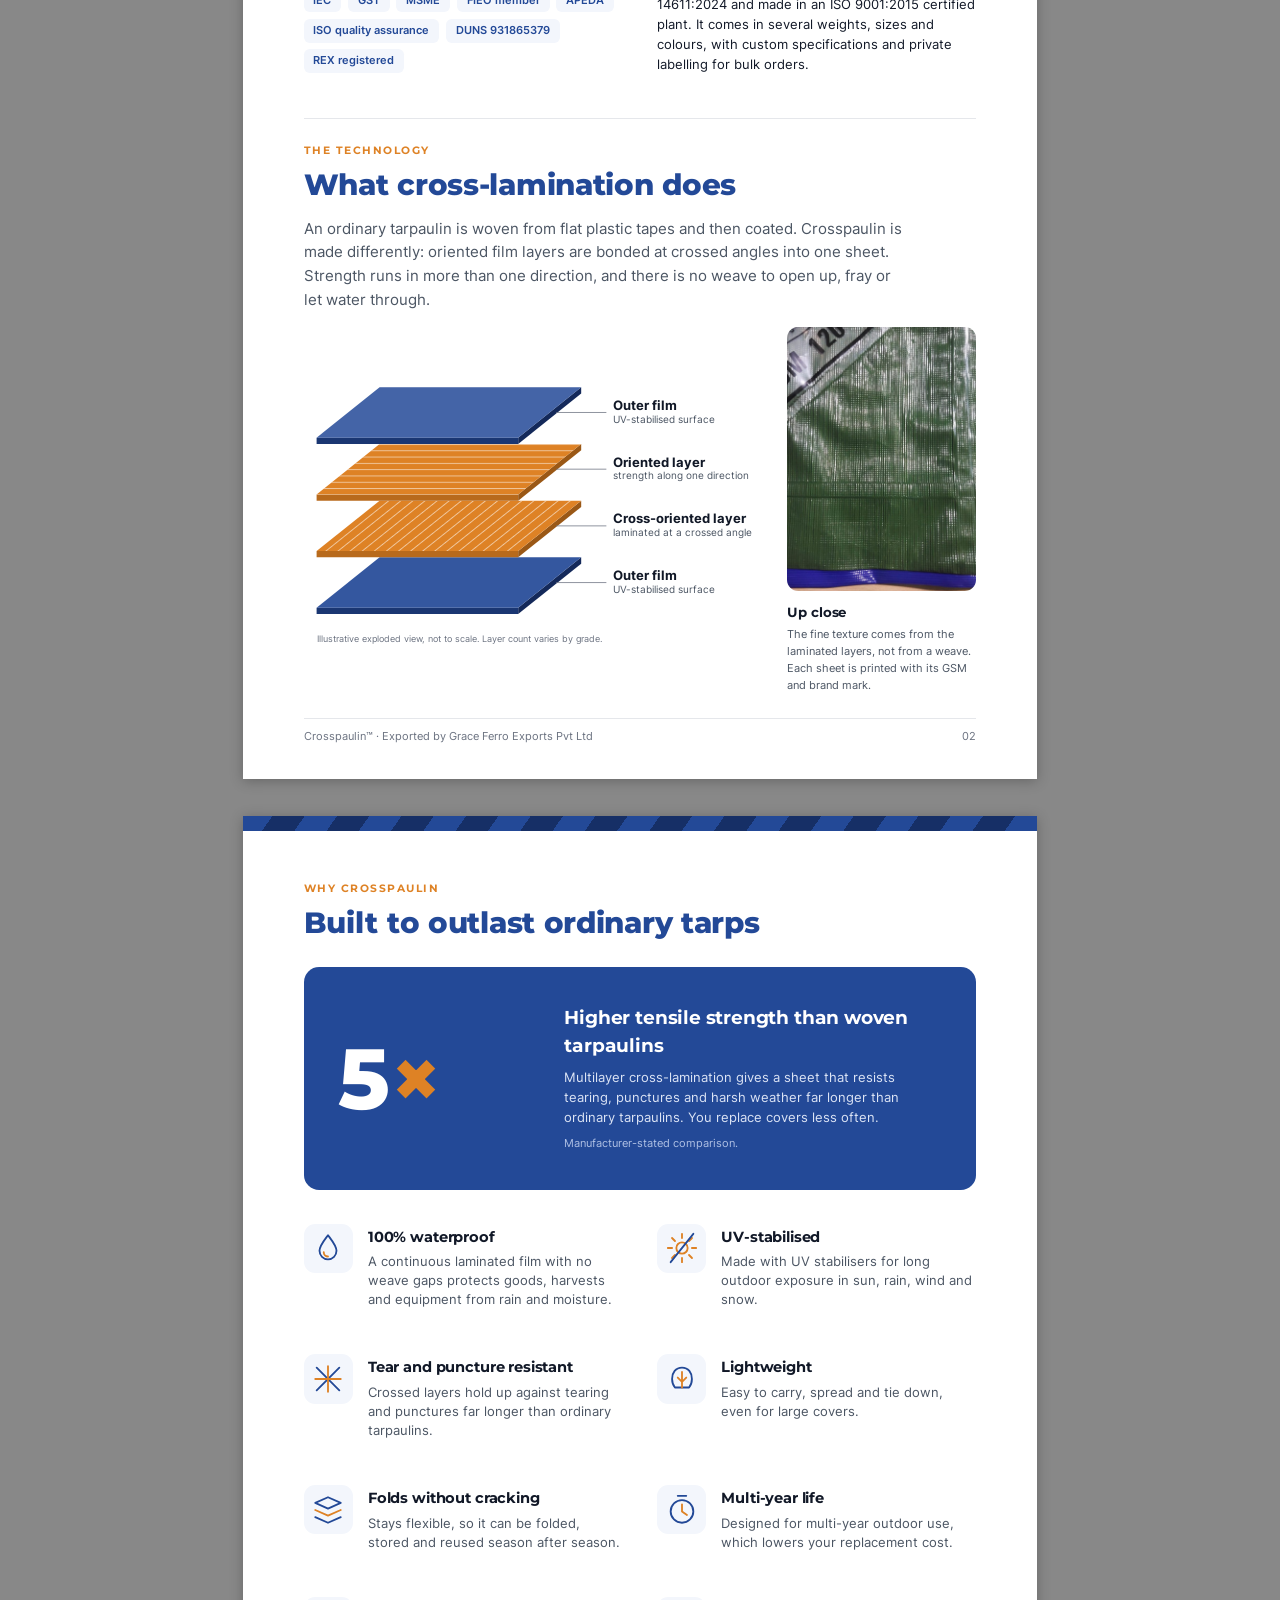
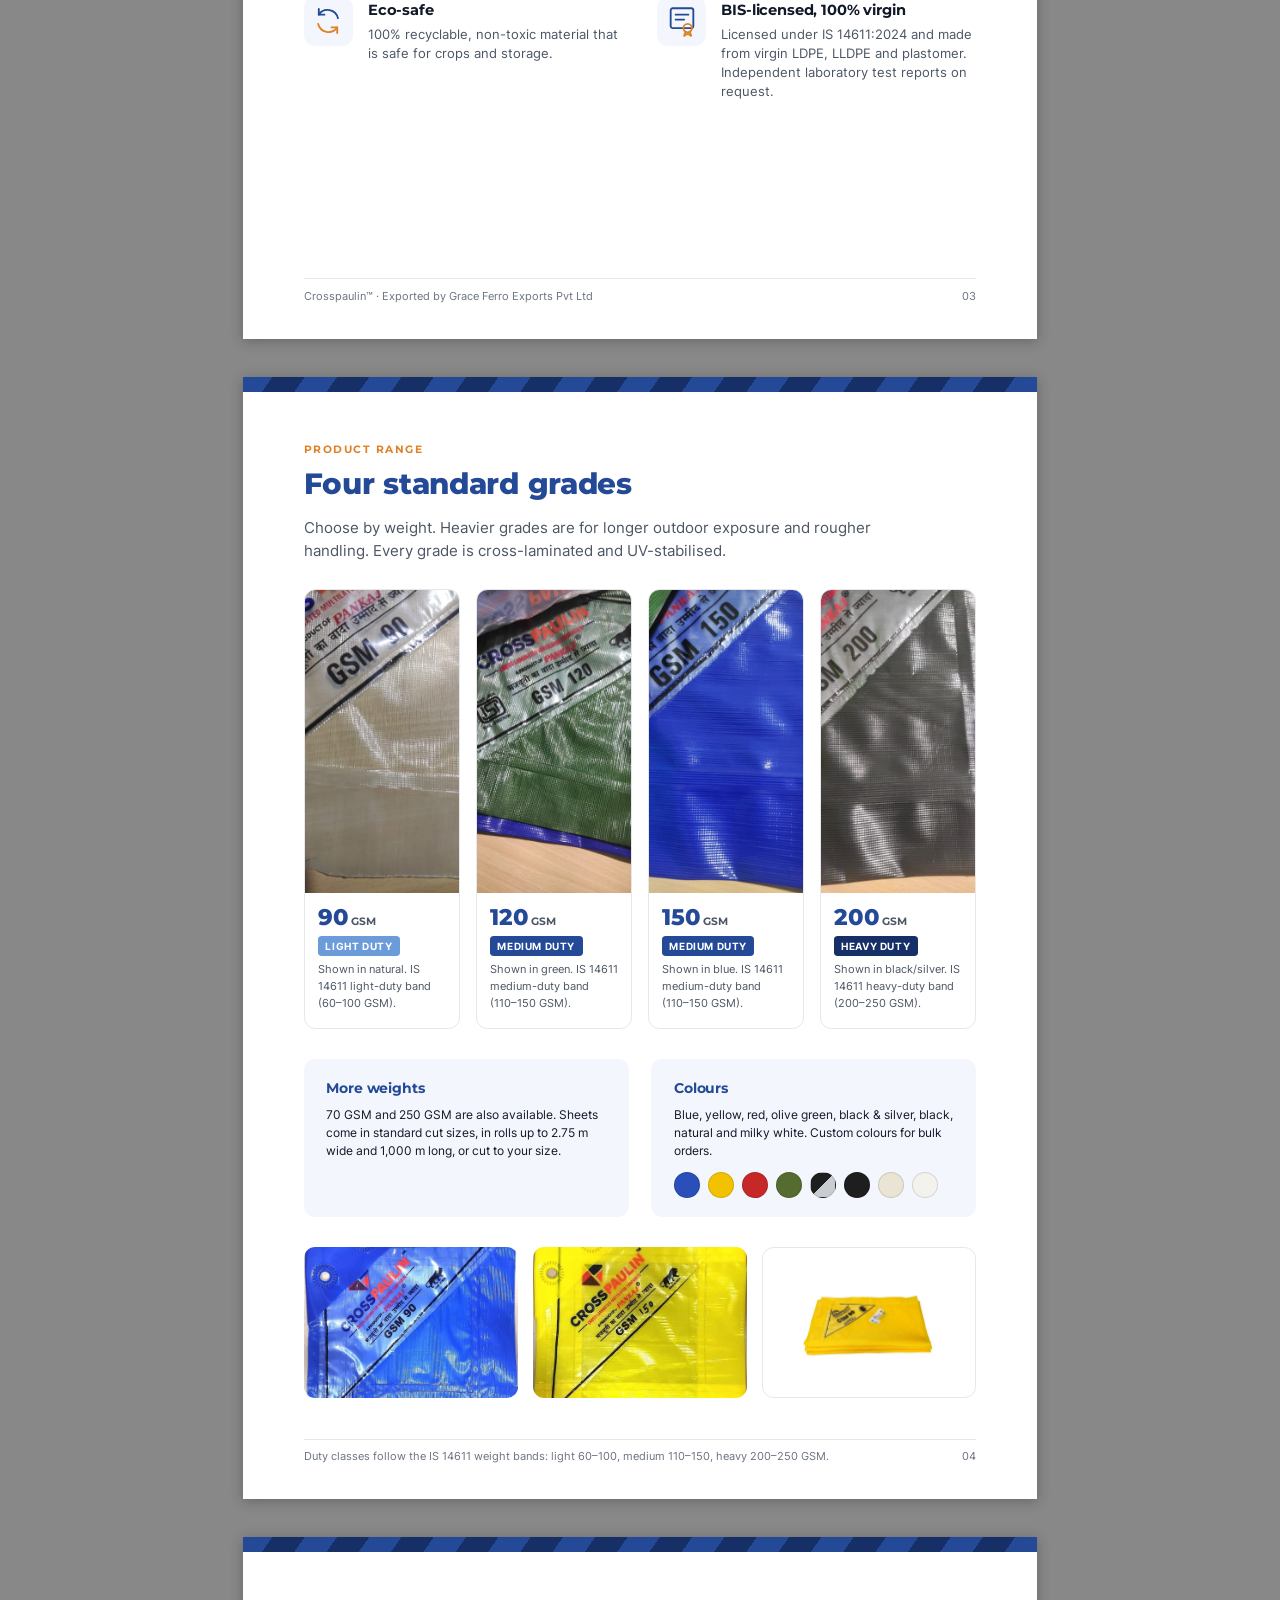
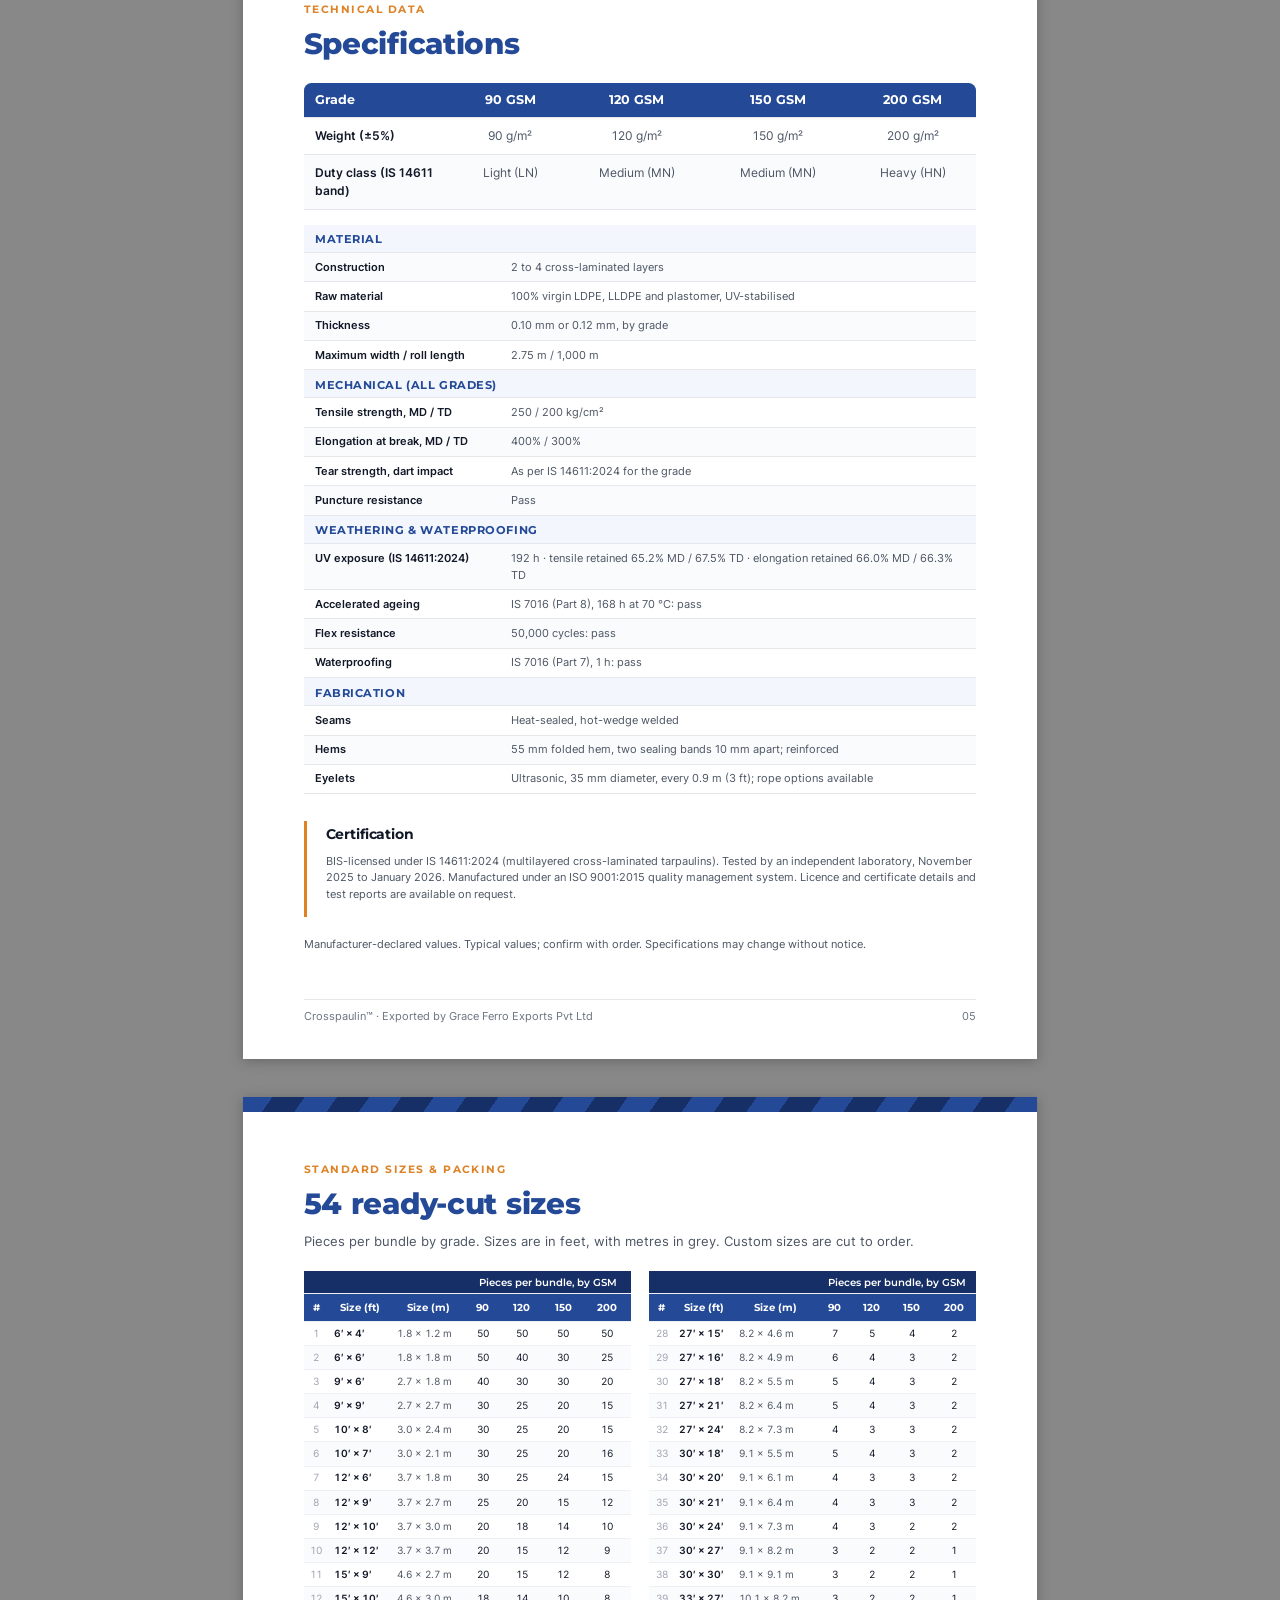
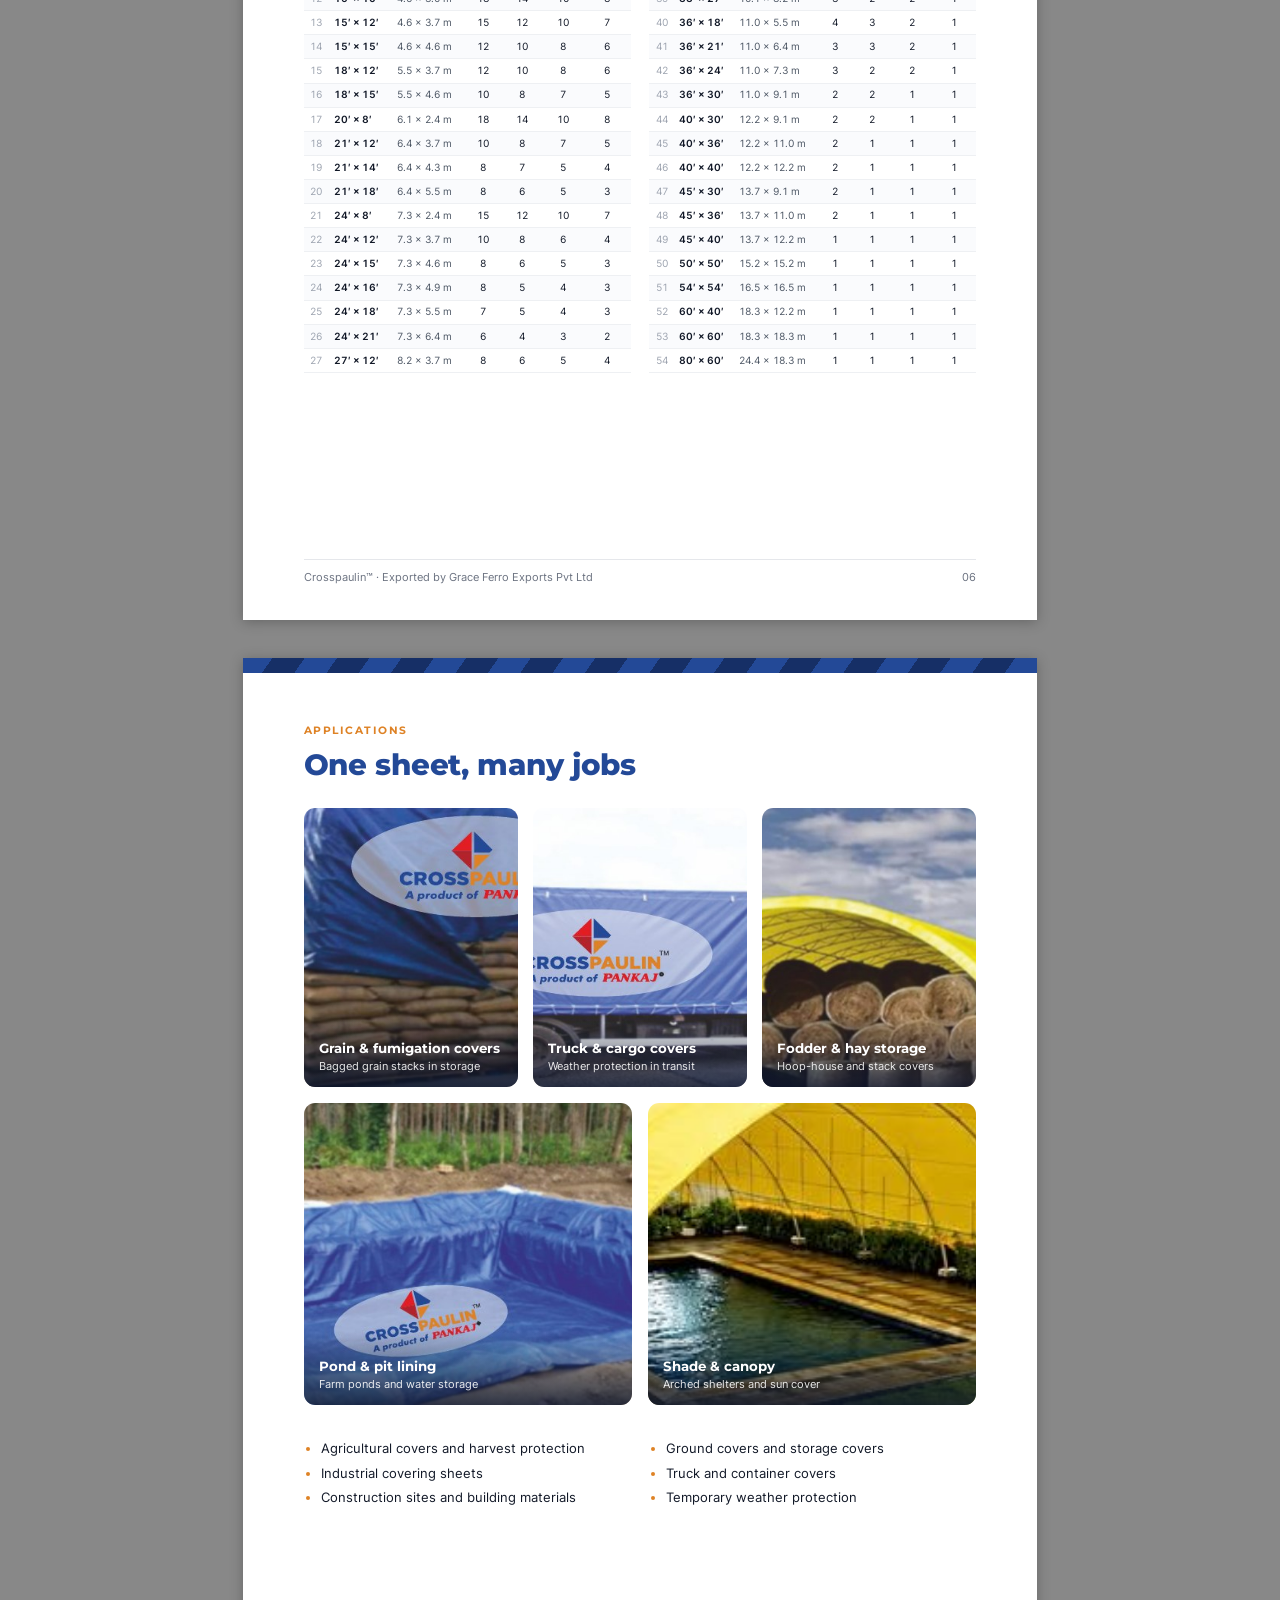
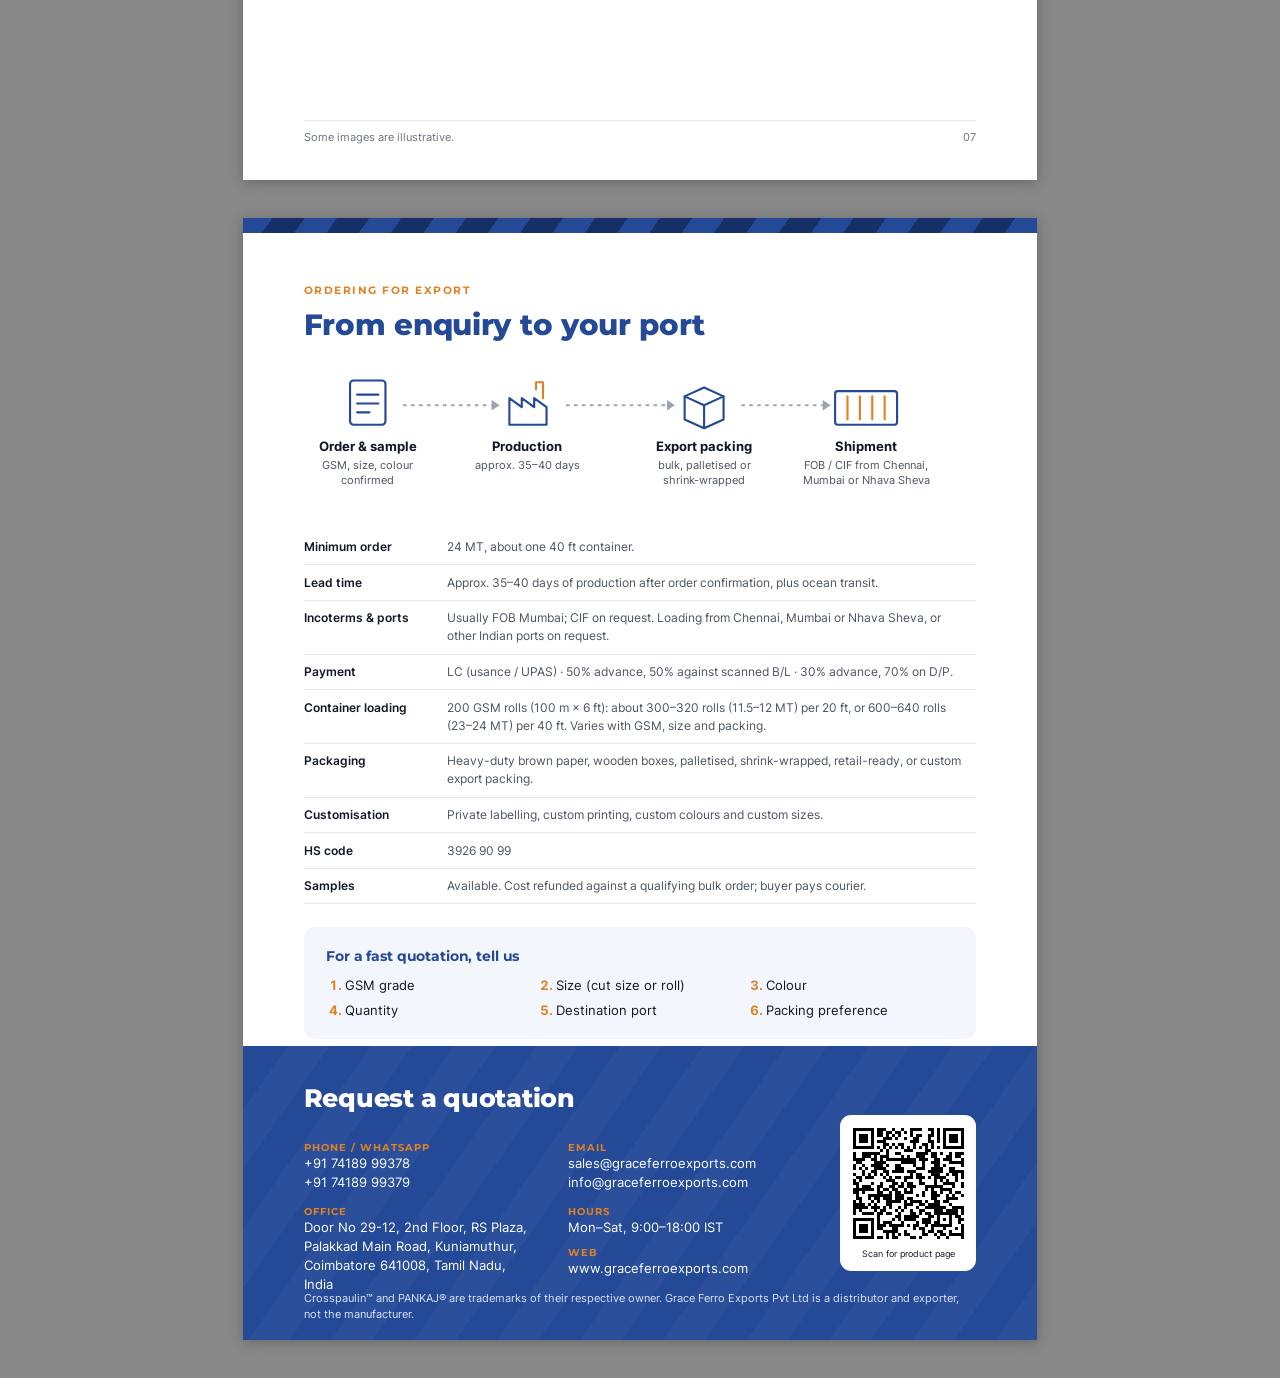
==== commit c56dee5e: "Add product website with brochure page and GitHub Pages deploy - index.html + site.css: home page bu" ====
--- a/brochure/index.html
+++ b/brochure/index.html
@@ -2,10 +2,19 @@
 <html lang="en">
 <head>
 <meta charset="utf-8">
+<meta name="viewport" content="width=840">
+<link rel="icon" href="assets/crosspaulin-logo.png">
 <title>Crosspaulin Cross-Laminated Multilayer Tarpaulin | Grace Ferro Exports</title>
 <link rel="stylesheet" href="styles.css">
 </head>
 <body>
+
+<!-- Website bar: screen only, hidden when printing to PDF -->
+<nav class="site-bar" aria-label="Site">
+  <a class="back" href="../">← Crosspaulin™ · Grace Ferro Exports</a>
+  <span class="title">Export brochure · 8 pages, A4</span>
+  <a class="dl" href="../output/crosspaulin-export-brochure.pdf" download>Download PDF</a>
+</nav>
 
 <!-- 1. COVER -->
 <section class="page cover">
--- a/brochure/styles.css
+++ b/brochure/styles.css
@@ -189,3 +189,15 @@
 .enquiry h3 { font-size: 10.5pt; color: var(--blue); margin-bottom: 2.5mm; }
 .enquiry ol { display: grid; grid-template-columns: repeat(3, 1fr); gap: 1.5mm 6mm; margin: 0; padding-left: 5mm; font-size: 9.5pt; }
 .enquiry li::marker { color: var(--orange); font-weight: 700; }
+
+/* ---------- website bar (screen only) ---------- */
+.site-bar { display: none; }
+@media screen {
+  .site-bar { position: sticky; top: 0; z-index: 10; display: flex; align-items: center; gap: 16px; padding: 12px 24px;
+    background: var(--blue-dark); color: #DCE4F5; font: 500 14px Inter, sans-serif; box-shadow: 0 2px 8px rgba(0,0,0,.2); }
+  .site-bar a { color: #fff; text-decoration: none; font-weight: 600; }
+  .site-bar .back:hover { text-decoration: underline; }
+  .site-bar .title { margin-left: auto; opacity: .8; }
+  .site-bar .dl { background: var(--orange); border-radius: 6px; padding: 8px 14px; font-family: Montserrat, sans-serif; font-weight: 700; }
+  .site-bar .dl:hover { background: #C46F1A; }
+}
